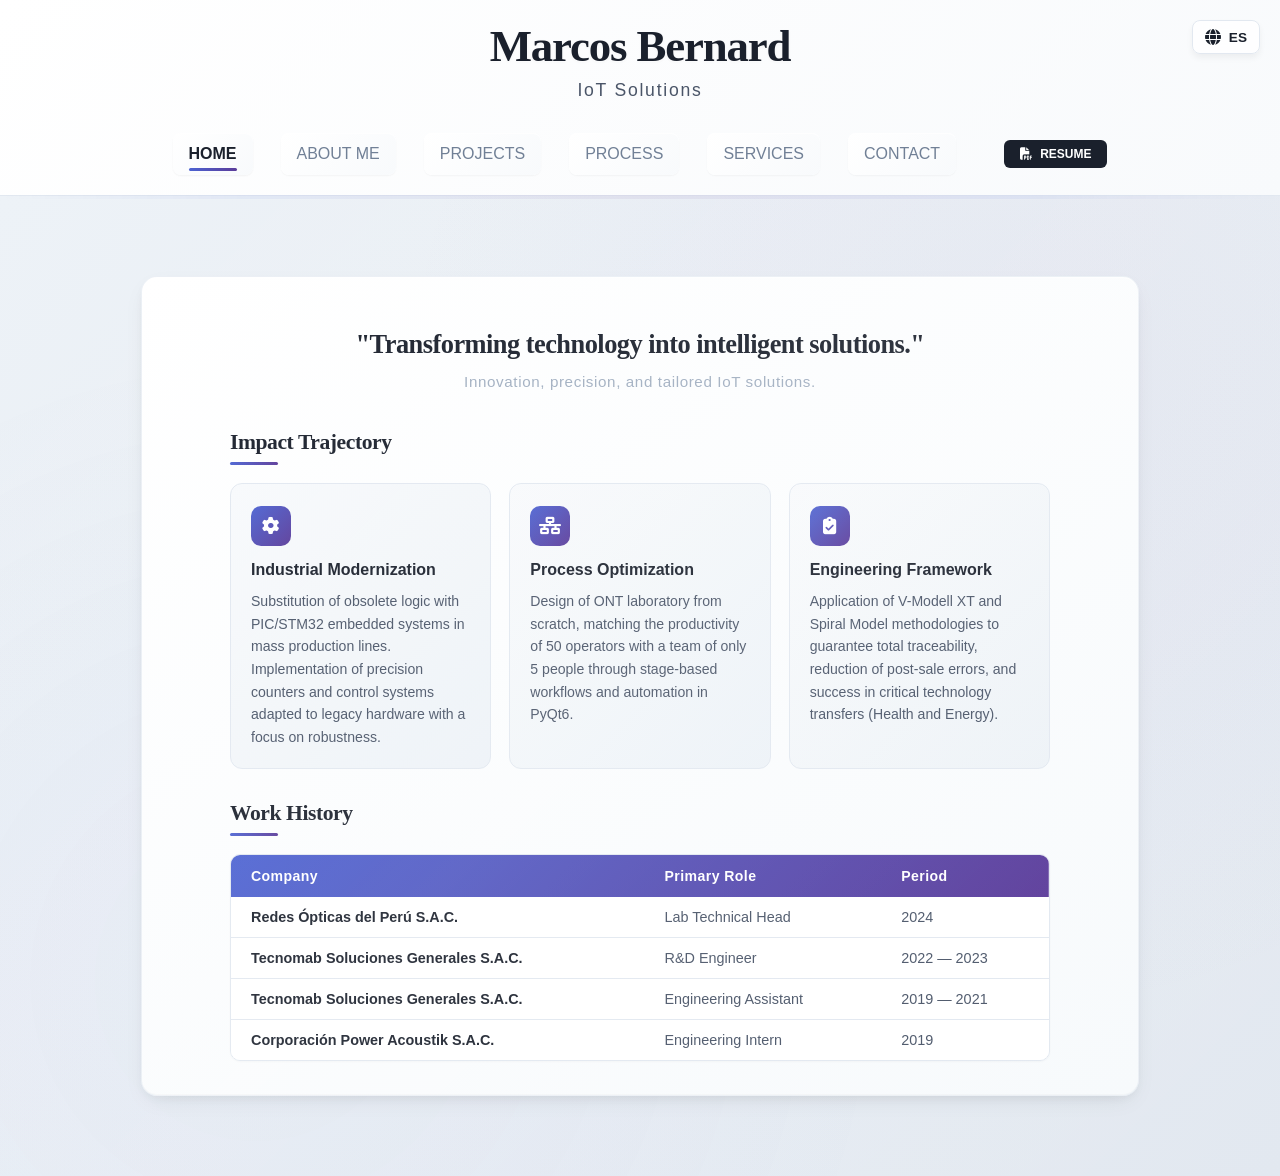
==== docs/index.html @ 03501acb "chore: migrar frontend a /docs y preparar entorno backend - Mover assets, css, js e index.html al di" ====
<!DOCTYPE html>
<html lang="es" id="html-lang">

<head>
    <meta charset="UTF-8">
    <meta name="viewport" content="width=device-width, initial-scale=1.0">
    <link rel="stylesheet" href="https://cdnjs.cloudflare.com/ajax/libs/font-awesome/6.4.0/css/all.min.css">
    <!-- Estilos Modulares -->
    <link rel="stylesheet" href="css/global.css">
    <link rel="stylesheet" href="css/home.css">
    <link rel="stylesheet" href="css/about.css">
    <link rel="stylesheet" href="css/projects.css">
    <link rel="stylesheet" href="css/process.css">
    <link rel="stylesheet" href="css/services.css">
    <link rel="stylesheet" href="css/contact.css">
</head>

<body>
    <!-- SECCIÓN SUPERIOR ESTÁTICA -->
    

    <div class="header-section">
        <div class="lang-toggle-fixed">
        <button id="lang-toggle" class="lang-btn">
            <i class="fa-solid fa-globe"></i>
            <span class="lang-text">EN</span>
        </button>
    </div>
    <h1 class="title">Marcos Bernard</h1>
    <p class="subtitle">IoT Solutions</p>
    
    <nav class="menu">
        <a href="#" class="menu-item active" data-target="home" data-i18n="menu_home">INICIO</a>
        <a href="#" class="menu-item" data-target="about" data-i18n="menu_about">SOBRE MÍ</a>
        <a href="#" class="menu-item" data-target="projects" data-i18n="menu_projects">PROYECTOS</a>
        <a href="#" class="menu-item" data-target="process" data-i18n="menu_process">PROCESO</a>
        <a href="#" class="menu-item" data-target="services" data-i18n="menu_services">SERVICIOS</a>
        <a href="#" class="menu-item" data-target="contact" data-i18n="menu_contact">CONTACTO</a>
        <a href="#" class="cv-button" id="resume-btn" data-i18n="resume_btn">
            <i class="fa-solid fa-file-pdf"></i> CV
        </a>
        </nav>
    </div>

    <!-- HERO / FRASE PRINCIPAL (Sustituye imagen por lema) -->
    <div class="image-section">
        <div class="content-container">
            <!-- HOME con lema + Trayectoria + Historial -->
            <div class="content-section active" id="home">
                <div class="home-panel">

                    <!-- HERO -->
                    <div class="home-hero">
                        <p class="home-hero-phrase" data-i18n="hero_phrase">"Transformando la tecnología en soluciones inteligentes."</p>
                        <p class="home-hero-sub" data-i18n="hero_sub">Innovación, precisión y soluciones IoT a tu medida.</p>
                    </div>

                    <!-- TRAYECTORIA DE IMPACTO -->
                    <div class="home-block">
                        <h2 class="home-block-title" data-i18n="impact_title">Trayectoria de Impacto</h2>
                        <div class="impact-grid">

                            <div class="impact-card">
                                <div class="impact-icon-wrap">
                                    <i class="fa-solid fa-gear"></i>
                                </div>
                                <h3 class="impact-card-title" data-i18n="industrial_mod_title">Modernización Industrial</h3>
                                <p class="impact-card-text" data-i18n="industrial_mod_text">
                                    Sustitución de lógica obsoleta por sistemas embebidos <strong>PIC/STM32</strong> en líneas de producción masiva. Implementación de contadores de precisión y sistemas de control adaptados a hardware legacy con enfoque en robustez.
                                </p>
                            </div>

                            <div class="impact-card">
                                <div class="impact-icon-wrap">
                                    <i class="fa-solid fa-network-wired"></i>
                                </div>
                                <h3 class="impact-card-title" data-i18n="process_opt_title">Optimización de Procesos</h3>
                                <p class="impact-card-text" data-i18n="process_opt_text">
                                    Diseño de laboratorio de ONTs desde cero, logrando equiparar la productividad de <strong>50 operarios con un equipo de solo 5 personas</strong> mediante flujos de trabajo por etapas y automatización en <strong>PyQt6</strong>.
                                </p>
                            </div>

                            <div class="impact-card">
                                <div class="impact-icon-wrap">
                                    <i class="fa-solid fa-clipboard-check"></i>
                                </div>
                                <h3 class="impact-card-title" data-i18n="eng_framework_title">Framework de Ingeniería</h3>
                                <p class="impact-card-text" data-i18n="eng_framework_text">
                                    Aplicación de metodologías <strong>V-Modell XT</strong> y <strong>Modelo Espiral</strong> para garantizar trazabilidad total, reducción de errores post-venta y éxito en transferencias tecnológicas críticas (Salud y Energía).
                                </p>
                            </div>

                        </div>
                    </div>

                    <div class="home-block">
                        <h2 class="home-block-title" data-i18n="work_history_title">Historial Laboral</h2>
                        <div class="home-table-wrap">
                            <table class="home-table">
                                <thead>
                                    <tr>
                                        <th data-i18n="company_header">Empresa</th>
                                        <th data-i18n="role_header">Rol Principal</th>
                                        <th data-i18n="period_header">Periodo</th>
                                    </tr>
                                </thead>
                                <tbody>
                                    <tr>
                                        <td><strong>Redes Ópticas del Perú S.A.C.</strong></td>
                                        <td data-i18n="lab_head">Jefatura Técnica de Lab</td>
                                        <td>2024</td>
                                    </tr>
                                    <tr>
                                        <td><strong>Tecnomab Soluciones Generales S.A.C.</strong></td>
                                        <td data-i18n="rd_engineer">Ingeniero de I+D</td>
                                        <td>2022 — 2023</td>
                                    </tr>
                                    <tr>
                                        <td><strong>Tecnomab Soluciones Generales S.A.C.</strong></td>
                                        <td data-i18n="eng_assistant">Asistente de Ingeniería</td>
                                        <td>2019 — 2021</td>
                                    </tr>
                                    <tr>
                                        <td><strong>Corporación Power Acoustik S.A.C.</strong></td>
                                        <td data-i18n="eng_intern">Pasante de Ingeniería</td>
                                        <td>2019</td>
                                    </tr>
                                </tbody>
                            </table>
                        </div>
                    </div>

                </div>
            </div>
            <!-- Otras secciones -->
            <div class="content-section" id="projects">
                <div class="projects-wrapper">
                    <!-- Global Phase Legend -->
                    <div class="phase-legend-container">
                        <button class="legend-toggle" onclick="toggleLegend()">
                            <i class="fa-solid fa-circle-info"></i> <span data-i18n="phase_guide">Guía de Fases</span> <i
                                class="fa-solid fa-chevron-down"></i>
                        </button>
                        <div class="phase-legend" id="global-legend">
                            <div class="legend-grid">
                                <div class="legend-item">
                                    <h4 data-i18n="phase_mvp_title"><span class="legend-dot status-MVP"></span> FASE 1: MVP</h4>
                                    <p data-i18n="phase_mvp_desc">Prototipo funcional de bajo costo. Validación de concepto con herramientas Open
                                        Source.</p>
                                </div>
                                <div class="legend-item">
                                    <h4 data-i18n="phase_spiral_title"><span class="legend-dot status-SPIRAL"></span> FASE 2: SPIRAL</h4>
                                    <p data-i18n="phase_spiral_desc">Desarrollo iterativo de campo. Análisis de viabilidad técnica y económica.</p>
                                </div>
                                <div class="legend-item">
                                    <h4 data-i18n="phase_vmodel_title"><span class="legend-dot status-V-MODEL"></span> FASE 3: V-MODEL</h4>
                                    <p data-i18n="phase_vmodel_desc">Estandarización y calidad industrial. Trazabilidad total y pruebas formales.</p>
                                </div>
                                <div class="legend-item">
                                    <h4 data-i18n="phase_developing_title"><span class="legend-dot status-DEVELOPING"></span> FASE: DEVELOPING</h4>
                                    <p data-i18n="phase_developing_desc">Proyecto en desarrollo activo. Integración de hardware y firmware.</p>
                                </div>
                                <div class="legend-item">
                                    <h4 data-i18n="phase_pending_title"><span class="legend-dot status-PENDING"></span> FASE: PENDING</h4>
                                    <p data-i18n="phase_pending_desc">Proyecto en espera de inicio o recursos. Definición de requerimientos iniciales.</p>
                                </div>
                            </div>
                        </div>
                    </div>

                    <div class="projects-container">
                        <div class="project-card">
                            <div class="status-badge status-MVP">MVP</div>
                            <div class="card-header">
                                <i class="fa-solid fa-microchip card-icon"></i>
                            </div>
                            <h3 class="card-title">AgriNode Lite</h3>
                            <p class="card-description" data-i18n="p1_desc">Nodo IoT de sensado agroambiental.</p>
                            
                            <div style="font-size: 0.85rem; color: #888; margin-bottom: 10px;">
                                <i class="fa-solid fa-flask-vial"></i> <span data-i18n="p1_loc">Laboratorio IoT (Monterrico, Lima)</span>
                            </div>

                            <div class="card-badges">
                                <span class="badge">C</span>
                                <span class="badge">UART</span>
                                <span class="badge">I2C</span>
                            </div>

                            <div class="progress-section">
                                <div class="progress-label">
                                    <span data-i18n="project_progress">Progreso</span>
                                    <span>35%</span>
                                </div>
                                <div class="progress-track">
                                    <div class="progress-fill" style="width: 35%; background: var(--prog-amber);"></div>
                                </div>
                            </div>

                            <div class="progress-details">
                                <ul class="checklist">
                                    <li class="checklist-item">
                                        <div class="checklist-info">
                                            <i class="fa-solid fa-check checklist-icon done"></i>
                                            <span class="checklist-text" data-i18n="p1_step1">Diseño Esquemático</span>
                                        </div>
                                        <span class="checklist-date"><span data-i18n="p_date_jan">Ene</span> 15</span>
                                    </li>
                                    <li class="checklist-item">
                                        <div class="checklist-info">
                                            <i class="fa-solid fa-check checklist-icon done"></i>
                                            <span class="checklist-text" data-i18n="p1_step2">Validación Sensores</span>
                                        </div>
                                        <span class="checklist-date"><span data-i18n="p_date_jan">Ene</span> 20</span>
                                    </li>
                                    <li class="checklist-item">
                                        <div class="checklist-info">
                                            <i class="fa-regular fa-circle checklist-icon pending"></i>
                                            <span class="checklist-text" data-i18n="p1_step3">Optimización Energía</span>
                                        </div>
                                        <span class="checklist-date" data-i18n="p_date_pending">Pendiente</span>
                                    </li>
                                    <li class="checklist-item">
                                        <div class="checklist-info">
                                            <i class="fa-regular fa-circle checklist-icon pending"></i>
                                            <span class="checklist-text" data-i18n="p1_step4">Documentación</span>
                                        </div>
                                        <span class="checklist-date">--</span>
                                    </li>
                                </ul>

                                <a href="https://github.com/MarcosBernardC/agrinode-lite" target="_blank" class="cv-button" style="margin: 15px 0 0 0; text-decoration: none; justify-content: center; width: 100%; box-sizing: border-box; display: flex;">
                                    <i class="fa-brands fa-github" style="margin-right: 8px;"></i> <span data-i18n="project_repo">VER REPOSITORIO</span>
                                </a>
                            </div>

                            <button class="details-toggle" onclick="toggleDetails(this)">
                                Ver Detalles <i class="fa-solid fa-chevron-down"></i>
                            </button>
                        </div>

                        <div class="project-card">
                            <div class="status-badge status-SPIRAL">SPIRAL</div>
                            
                            <div class="card-header">
                                <i class="fa-solid fa-lightbulb card-icon" style="color: #f1c40f;"></i>
                            </div>

                            <h3 class="card-title">Dimmer PWM Multicanal (A5)</h3>
                            
                            <p class="card-description" data-i18n="p2_desc">
                                Controlador de iluminación de alta eficiencia. Diseño de hardware compacto con regulación Buck integrada y firmware optimizado en C.
                            </p>

                            <div style="font-size: 0.85rem; color: #888; margin-bottom: 10px;">
                                <i class="fa-solid fa-microchip"></i> <span data-i18n="p2_loc">Bernardperulabs (En desarrollo 2026)</span>
                            </div>

                            <div class="card-badges">
                                <span class="badge">PIC/C</span>
                                <span class="badge">KiCad 8.0</span>
                                <span class="badge">FreeCAD</span>
                                <span class="badge">Makefile</span>
                            </div>

                            <div class="progress-section">
                                <div class="progress-label">
                                    <span data-i18n="project_state">Estado: Finalizado (SPIRAL)</span>
                                    <span>100%</span>
                                </div>
                                <div class="progress-track">
                                    <div class="progress-fill" style="width: 100%; background: var(--prog-forest);"></div>
                                </div>
                            </div>

                            <div class="progress-details">
                                <ul class="checklist">
                                    <li class="checklist-item">
                                        <div class="checklist-info">
                                            <i class="fa-solid fa-check checklist-icon done"></i>
                                            <span class="checklist-text" data-i18n="p2_step1">Investigación y Simulación Lógica</span>
                                        </div>
                                        <span class="checklist-date"><span data-i18n="p_date_feb">Feb</span> 26</span>
                                    </li>
                                    <li class="checklist-item">
                                        <div class="checklist-info">
                                            <i class="fa-solid fa-check checklist-icon done"></i>
                                            <span class="checklist-text" data-i18n="p2_step2">Layout 3D y Esquemático Base</span>
                                        </div>
                                        <span class="checklist-date"><span data-i18n="p_date_feb">Feb</span> 26</span>
                                    </li>
                                    <li class="checklist-item">
                                        <div class="checklist-info">
                                            <i class="fa-solid fa-check checklist-icon done"></i>
                                            <span class="checklist-text" data-i18n="p2_step3">Ruteado e Integración Buck Converter</span>
                                        </div>
                                        <span class="checklist-date" data-i18n="p_date_actual">DONE</span>
                                    </li>
                                </ul>
                                
                                <a href="https://github.com/MarcosBernardC/PIC12F675-LED-Dimmer" target="_blank" class="cv-button" style="margin: 15px 0 0 0; text-decoration: none; justify-content: center; width: 100%; box-sizing: border-box; display: flex;">
                                    <i class="fa-brands fa-github" style="margin-right: 8px;"></i> <span data-i18n="project_repo">VER REPOSITORIO</span>
                                </a>
                            </div>

                            <button class="details-toggle" onclick="toggleDetails(this)">
                                Ver Detalles <i class="fa-solid fa-chevron-down"></i>
                            </button>
                        </div>

                        <div class="project-card">
                            <div class="status-badge status-SPIRAL">SPIRAL</div>
                            
                            <div class="card-header">
                                <i class="fa-solid fa-tower-broadcast card-icon"></i>
                            </div>

                            <h3 class="card-title">Edge Computing Agroambiental</h3>
                            
                            <p class="card-description" data-i18n="p3_desc">
                                Sistema distribuido con validación real en Calango. Optimización de latencia y robustez en hardware embebido.
                            </p>

                            <div style="font-size: 0.85rem; color: #888; margin-bottom: 10px;">
                                <i class="fa-solid fa-location-dot"></i> <span data-i18n="p3_loc">Instalación en campo (Calango, Lima 2025)</span>
                            </div>

                            <div class="card-badges">
                                <span class="badge">PIC/C</span>
                                <span class="badge">LuaLaTeX</span>
                                <span class="badge">PCB Design</span>
                            </div>

                            <div class="progress-section">
                                <div class="progress-label">
                                    <span data-i18n="project_state">Estado: Finalizado</span>
                                    <span>100%</span>
                                </div>
                                <div class="progress-track">
                                    <div class="progress-fill" style="width: 100%; background: var(--prog-forest);"></div>
                                </div>
                            </div>

                            <div class="progress-details">
                                <ul class="checklist">
                                    <li class="checklist-item">
                                        <div class="checklist-info">
                                            <i class="fa-solid fa-check checklist-icon done"></i>
                                            <span class="checklist-text" data-i18n="p3_step1">Despliegue e Instalación Física</span>
                                        </div>
                                        <span class="checklist-date"><span data-i18n="p_date_oct">Oct</span> 25</span>
                                    </li>
                                    <li class="checklist-item">
                                        <div class="checklist-info">
                                            <i class="fa-solid fa-check checklist-icon done"></i>
                                            <span class="checklist-text" data-i18n="p3_step2">Telemetría App Móvil/Escritorio</span>
                                        </div>
                                        <span class="checklist-date"><span data-i18n="p_date_nov">Nov</span> 25</span>
                                    </li>
                                    <li class="checklist-item">
                                        <div class="checklist-info">
                                            <i class="fa-solid fa-check checklist-icon done"></i>
                                            <span class="checklist-text" data-i18n="p3_step3">Análisis de Datos (95% PDR)</span>
                                        </div>
                                        <span class="checklist-date"><span data-i18n="p_date_dec">Dic</span> 25</span>
                                    </li>
                                    <li class="checklist-item">
                                        <div class="checklist-info">
                                            <i class="fa-solid fa-check checklist-icon done"></i>
                                            <span class="checklist-text" data-i18n="p3_step4">Versión de Autor (LuaLaTeX)</span>
                                        </div>
                                        <span class="checklist-date"><span data-i18n="p_date_feb">Feb</span> 26</span>
                                    </li>
                                </ul>
                                
                                <a href="https://github.com/MarcosBernardC/edgeComputingCalango" target="_blank" class="cv-button" style="margin: 15px 0 0 0; text-decoration: none; justify-content: center; width: 100%; box-sizing: border-box; display: flex;">
                                    <i class="fa-brands fa-github" style="margin-right: 8px;"></i> <span data-i18n="project_repo">VER REPOSITORIO</span>
                                </a>
                            </div>

                            <button class="details-toggle" onclick="toggleDetails(this)">
                                Ver Detalles <i class="fa-solid fa-chevron-down"></i>
                            </button>
                        </div>

                        <div class="project-card">
                            <div class="status-badge status-V-MODEL">V-MODEL</div>
                            
                            <div class="card-header">
                                <i class="fa-solid fa-file-lines card-icon"></i>
                            </div>

                            <h3 class="card-title">Instrumentation Manuals Pro</h3>
                            
                            <p class="card-description" data-i18n="p4_desc">
                                Reingeniería y localización técnica de manuales industriales. Transformación de documentación obsoleta en manuales vectoriales de alta precisión editorial.
                            </p>

                            <div style="font-size: 0.85rem; color: #888; margin-bottom: 10px;">
                                <i class="fa-solid fa-industry"></i> <span data-i18n="p4_loc">Lutron Precision Components | Control de Calidad</span>
                            </div>

                            <div class="card-badges">
                                <span class="badge">LaTeX</span>
                                <span class="badge">TikZ</span>
                                <span class="badge">Makefile</span>
                                <span class="badge">Git</span>
                            </div>

                            <div class="progress-section">
                                <div class="progress-label">
                                    <span data-i18n="project_state">Estado</span>
                                    <span>100%</span>
                                </div>
                                <div class="progress-track">
                                    <div class="progress-fill" style="width: 100%; background: var(--prog-forest);"></div>
                                </div>
                            </div>

                            <div class="progress-details">
                                <ul class="checklist">
                                    <li class="checklist-item">
                                        <div class="checklist-info">
                                            <i class="fa-solid fa-check checklist-icon done"></i>
                                            <span class="checklist-text" data-i18n="p4_step1">Digitalización y tipografía Helvetica (12pt)</span>
                                        </div>
                                        <span class="checklist-date">2026</span>
                                    </li>
                                    <li class="checklist-item">
                                        <div class="checklist-info">
                                            <i class="fa-solid fa-check checklist-icon done"></i>
                                            <span class="checklist-text" data-i18n="p4_step2">Esquemas de hardware vectoriales con TikZ</span>
                                        </div>
                                        <span class="checklist-date">2026</span>
                                    </li>
                                    <li class="checklist-item">
                                        <div class="checklist-info">
                                            <i class="fa-solid fa-check checklist-icon done"></i>
                                            <span class="checklist-text" data-i18n="p4_step3">Traducción técnica y estandarización DIN</span>
                                        </div>
                                        <span class="checklist-date">2026</span>
                                    </li>
                                    <li class="checklist-item">
                                        <div class="checklist-info">
                                            <i class="fa-solid fa-check checklist-icon done"></i>
                                            <span class="checklist-text" data-i18n="p4_step4">Automatización de compilación con Makefile</span>
                                        </div>
                                        <span class="checklist-date">2026</span>
                                    </li>
                                </ul>
                                <a href="https://github.com/MarcosBernardC/instrumentation-manuals-pro" target="_blank" class="cv-button" style="margin: 15px 0 0 0; text-decoration: none; justify-content: center; width: 100%; box-sizing: border-box; display: flex;">
                                    <i class="fa-brands fa-github" style="margin-right: 8px;"></i> <span data-i18n="project_repo">VER REPOSITORIO</span>
                                </a>
                            </div>

                            <button class="details-toggle" onclick="toggleDetails(this)">
                                Ver Detalles <i class="fa-solid fa-chevron-down"></i>
                            </button>
                        </div>

                        <div class="project-card">
                            <div class="status-badge status-MVP">MVP</div>
                            <div class="card-header">
                                <i class="fa-solid fa-database card-icon"></i>
                            </div>
                            <h3 class="card-title">CRM Laboral: Engineering Solutions</h3>
                            <p class="card-description" data-i18n="p_crm_desc">Ecosistema de gestión de datos y automatización de procesos de selección técnica.</p>
                            
                            <div style="font-size: 0.85rem; color: #888; margin-bottom: 10px;">
                                <i class="fa-solid fa-cloud-code"></i> <span data-i18n="p_crm_loc">Cloud Stack (FastAPI / Supabase)</span>
                            </div>

                            <div class="card-badges">
                                <span class="badge">Python 3.14</span>
                                <span class="badge">FastAPI</span>
                                <span class="badge">PostgreSQL</span>
                                <span class="badge">ETL</span>
                            </div>

                            <div class="progress-section">
                                <div class="progress-label">
                                    <span data-i18n="project_progress">Progreso</span>
                                    <span>85%</span>
                                </div>
                                <div class="progress-track">
                                    <div class="progress-fill" style="width: 85%; background: var(--prog-cobalt);"></div>
                                </div>
                            </div>

                            <div class="progress-details">
                                <ul class="checklist">
                                    <li class="checklist-item">
                                        <div class="checklist-info">
                                            <i class="fa-solid fa-check checklist-icon done"></i>
                                            <span class="checklist-text" data-i18n="p_crm_step1">Arquitectura Backend & API</span>
                                        </div>
                                        <span class="checklist-date"><span data-i18n="p_date_feb">Feb</span> 28</span>
                                    </li>
                                    <li class="checklist-item">
                                        <div class="checklist-info">
                                            <i class="fa-solid fa-check checklist-icon done"></i>
                                            <span class="checklist-text" data-i18n="p_crm_step2">Esquema DB & Migraciones</span>
                                        </div>
                                        <span class="checklist-date"><span data-i18n="p_date_mar">Mar</span> 01</span>
                                    </li>
                                    <li class="checklist-item">
                                        <div class="checklist-info">
                                            <i class="fa-solid fa-spinner fa-spin checklist-icon in-progress"></i>
                                            <span class="checklist-text" data-i18n="p_crm_step3">Frontend Dashboard (Docs)</span>
                                        </div>
                                        <span class="checklist-date"><span data-i18n="p_date_mar">Mar</span> 04</span>
                                    </li>
                                    <li class="checklist-item">
                                        <div class="checklist-info">
                                            <i class="fa-regular fa-circle checklist-icon pending"></i>
                                            <span class="checklist-text" data-i18n="p_crm_step4">Automatización de Postulación</span>
                                        </div>
                                        <span class="checklist-date" data-i18n="p_date_pending">Pendiente</span>
                                    </li>
                                </ul>

                                <a href="https://github.com/MarcosBernardC/CRM_LABORAL" target="_blank" class="cv-button" style="margin: 15px 0 0 0; text-decoration: none; justify-content: center; width: 100%; box-sizing: border-box; display: flex;">
                                    <i class="fa-brands fa-github" style="margin-right: 8px;"></i> <span data-i18n="project_repo">VER REPOSITORIO</span>
                                </a>
                            </div>

                            <button class="details-toggle" onclick="toggleDetails(this)">
                                Ver Detalles <i class="fa-solid fa-chevron-down"></i>
                            </button>
                        </div>

                    </div>
                    </div>
                </div>
            <div class="content-section" id="services">
                <div class="services-panel">
                    <div class="home-block">
                        <h2 class="home-block-title" data-i18n="services_title">Servicios Especializados</h2>
                    <p class="process-text" style="text-align: center; max-width: 800px; margin: 0 auto 40px;" data-i18n="services_intro">
                        Ofrezco soluciones integrales de ingeniería, combinando el rigor del diseño industrial con la agilidad del prototipado moderno.
                    </p>
                    
                    <div class="impact-grid">
                        <div class="impact-card">
                            <div class="impact-icon-wrap">
                                <i class="fa-solid fa-microchip"></i>
                            </div>
                            <h3 class="impact-card-title" data-i18n="service_iot_title">Sistemas Embebidos & IoT</h3>
                            <p class="impact-card-text" data-i18n="service_iot_text">
                                Desarrollo de firmware robusto en <strong>C/C++</strong> y conectividad <strong>Edge-to-Cloud</strong>. Especialista en arquitecturas de bajo consumo y protocolos industriales.
                            </p>
                        </div>

                        <div class="impact-card">
                            <div class="impact-icon-wrap">
                                <i class="fa-solid fa-industry"></i>
                            </div>
                            <h3 class="impact-card-title" data-i18n="service_legacy_title">Modernización Legacy</h3>
                            <p class="impact-card-text" data-i18n="service_legacy_text">
                                Actualización de sistemas industriales antiguos (Retrofitting). Sustitución de lógica discreta por control digital inteligente sin cambiar la infraestructura base.
                            </p>
                        </div>

                        <div class="impact-card">
                            <div class="impact-icon-wrap">
                                <i class="fa-solid fa-layer-group"></i>
                            </div>
                            <h3 class="impact-card-title" data-i18n="service_pcb_title">Diseño de PCB (EDA)</h3>
                            <p class="impact-card-text" data-i18n="service_pcb_text">
                                Diseño profesional de circuitos impresos en <strong>KiCad</strong>. Desde el esquema hasta los archivos Gerber para fabricación masiva, priorizando la integridad de señal.
                            </p>
                        </div>

                        <div class="impact-card">
                            <div class="impact-icon-wrap">
                                <i class="fa-solid fa-file-contract"></i>
                            </div>
                            <h3 class="impact-card-title" data-i18n="service_consulting_title">Consultoría & V&V</h3>
                            <p class="impact-card-text" data-i18n="service_consulting_text">
                                Documentación técnica avanzada en <strong>LuaLaTeX</strong>. Pruebas de verificación y validación (V&V) bajo estándares de calidad industrial.
                            </p>
                        </div>
                    </div>
                </div>
            </div>
        </div>
            <div class="content-section" id="process">
                <div class="process-container">
                    
                    <!-- Header -->
                    <div class="process-header">
                        <h1 class="process-main-title" data-i18n="process_main_title">⚙️ Metodología de Ingeniería</h1>
                        <p class="process-subtitle">Framework de Maduración Híbrido v1.1</p>
                        <!-- <p class="process-update">📅 Última actualización: 5 de febrero de 2026</p> -->
                    </div>

                    <!-- Quote inspiracional -->
                    <div class="process-quote" data-i18n="process_quote">
                        "No diseñamos para que funcione una vez; diseñamos para que sea reproducible, eficiente y resiliente al entorno real."
                    </div>

                    <!-- Visión general -->
                    <p class="process-intro" data-i18n="process_intro">
                        Mi metodología no es lineal; es una <strong>progresión de tres estados</strong> que garantiza la transición exitosa desde la idea en el silicio hasta la estandarización industrial. Este flujo fue validado durante el desarrollo de mi tesis para la integración eficiente de Hardware, Firmware y Software.
                    </p>

                    <!-- Timeline de Fases -->
                    <div class="phases-timeline">
                        
                        <!-- FASE 1: MVP -->
                        <div class="phase-item phase-1">
                            <div class="phase-icon">
                                <i class="fa-solid fa-flask"></i>
                            </div>
                            <div class="phase-content">
                                <span class="phase-number">FASE 1</span>
                                <h2 class="phase-title" data-i18n="process_phase1_title">Prototipado Iterativo (MVP)</h2>
                                <p class="phase-objective" data-i18n="process_phase1_obj">Validación técnica de concepto al menor costo posible</p>
                                <ul class="phase-details">
                                    <li data-i18n="process_phase1_li1"><strong>Metodología:</strong> Ciclos rápidos de diseño, implementación y prueba (Iterative Prototyping)</li>
                                    <li data-i18n="process_phase1_li2"><strong>Herramientas:</strong> Uso de software Gratuito / Open Source para minimizar la inversión inicial</li>
                                    <li data-i18n="process_phase1_li3"><strong>Hardware/Firmware:</strong> Prototipado en PIC16F1939 con periféricos nativos (MSSP, I2C, Timer0)</li>
                                    <li data-i18n="process_phase1_li4"><strong>Estrategia:</strong> Enfoque en funcionalidad crítica (Happy Path) y comunicación Edge-to-Cloud</li>
                                </ul>
                            </div>
                        </div>

                        <!-- FASE 2: SPIRAL -->
                        <div class="phase-item phase-2">
                            <div class="phase-icon">
                                <i class="fa-solid fa-rotate"></i>
                            </div>
                            <div class="phase-content">
                                <span class="phase-number">FASE 2</span>
                                <h2 class="phase-title" data-i18n="process_phase2_title">Desarrollo de Campo (Modelo Espiral)</h2>
                                <p class="phase-objective" data-i18n="process_phase2_obj">Análisis de riesgos, viabilidad económica y robustez</p>
                                <ul class="phase-details">
                                    <li data-i18n="process_phase2_li1"><strong>Metodología:</strong> Aplicación del Modelo Espiral para evaluar cada iteración del MVP</li>
                                    <li data-i18n="process_phase2_li2"><strong>Acción de Ingeniería:</strong> Evaluación de Costo/Beneficio de las tecnologías utilizadas en el prototipo</li>
                                    <li data-i18n="process_phase2_li3"><strong>Análisis Crítico:</strong> ¿Las soluciones gratuitas son escalables? ¿El ruido industrial requiere componentes de grado profesional?</li>
                                    <li data-i18n="process_phase2_li4"><strong>Hardware:</strong> Optimización de consumo energético y diseño de PCB profesional en KiCad</li>
                                </ul>
                            </div>
                        </div>

                        <!-- FASE 3: V-MODEL -->
                        <div class="phase-item phase-3">
                            <div class="phase-icon">
                                <i class="fa-solid fa-check-double"></i>
                            </div>
                            <div class="phase-content">
                                <span class="phase-number">FASE 3</span>
                                <h2 class="phase-title" data-i18n="process_phase3_title">Estandarización (V-Modell XT)</h2>
                                <p class="phase-objective" data-i18n="process_phase3_obj">Calidad industrial, verificación formal y cierre de proyecto</p>
                                <ul class="phase-details">
                                    <li data-i18n="process_phase3_li1"><strong>Metodología:</strong> Implementación del estándar V-Modell XT para asegurar trazabilidad total del dato</li>
                                    <li data-i18n="process_phase3_li2"><strong>Verificación y Validación (V&V):</strong> Cada requerimiento validado sistemáticamente (desde el bit en el registro hasta la gráfica en el Dashboard)</li>
                                    <li data-i18n="process_phase3_li3"><strong>Documentación:</strong> Generación de manuales técnicos, certificados de funcionamiento y hojas de datos en LuaLaTeX</li>
                                    <li data-i18n="process_phase3_li4"><strong>Resultado:</strong> Un producto reproducible, documentado y listo para despliegue masivo</li>
                                </ul>
                            </div>
                        </div>

                    </div>

                    <!-- Sección de Tooling -->
                    <div class="tooling-section">
                        <h2 class="tooling-title" data-i18n="tooling_title">💻 Entorno de Ejecución (Tooling)</h2>
                        <p class="tooling-intro" data-i18n="tooling_intro">
                            La eficiencia de este proceso se apoya en una automatización profunda dentro de mi ecosistema Linux
                        </p>

                        <div class="tooling-grid">
                            <div class="tool-card">
                                <h4><i class="fa-solid fa-terminal"></i> <span data-i18n="tool_auto_title">Automatización</span></h4>
                                <p data-i18n="tool_auto_text">Uso de <strong>Fish Shell</strong> y <strong>Makefiles</strong> para flujos de compilación y quemado (pk2cmd) sin intervención manual</p>
                            </div>

                            <div class="tool-card">
                                <h4><i class="fa-solid fa-robot"></i> <span data-i18n="tool_ai_title">IA Asistida</span></h4>
                                <p data-i18n="tool_ai_text">Integración de <strong>Antigravity</strong> y <strong>Cursor</strong> para refactorización de código y análisis de lógica en tiempo real</p>
                            </div>

                            <div class="tool-card">
                                <h4><i class="fa-brands fa-git-alt"></i> <span data-i18n="tool_git_title">Control de Versiones</span></h4>
                                <p data-i18n="tool_git_text">Gestión consciente de estados de archivos en <strong>Git</strong> para mantener un historial de cambios granular durante las fases del modelo espiral</p>
                            </div>

                            <div class="tool-card">
                                <h4><i class="fa-solid fa-file-lines"></i> <span data-i18n="tool_doc_title">Documentación Viva</span></h4>
                                <p data-i18n="tool_doc_text">Sincronización entre <strong>Obsidian</strong> (notas de ingeniería) y el repositorio central del proyecto</p>
                            </div>
                        </div>
                    </div>

                </div>
            </div>
            <div class="content-section" id="about">
    <div class="about-container">
        <div class="about-content">

            <section class="about-section">
                <h2 class="about-title" data-i18n="about_profile_title">Perfil Profesional</h2>
                <p class="about-text" data-i18n="about_profile_text">
                    Ingeniero Electrónico con enfoque en <strong>desarrollo embebido, automatización e infraestructura IoT</strong>. 
                    Especialista en integrar hardware y software mediante metodologías industriales (V-Modell XT) para crear soluciones 
Scalables, desde el silicio hasta la inteligencia de datos en tiempo real.
                </p>
            </section>

            <section class="about-section">
                <h2 class="about-title" data-i18n="about_skills_title">Competencias Técnicas</h2>

                <div class="skills-lang">
                    <div class="skill-lang-item">
                        <div class="skill-lang-header"><span class="skill-lang-name">C (Embedded)</span><span class="skill-lang-pct">95%</span></div>
                        <div class="skill-lang-track"><div class="skill-lang-fill" style="width:95%"></div></div>
                    </div>
                    <div class="skill-lang-item">
                        <div class="skill-lang-header"><span class="skill-lang-name">Python (PyQt6 / Data)</span><span class="skill-lang-pct">90%</span></div>
                        <div class="skill-lang-track"><div class="skill-lang-fill" style="width:90%"></div></div>
                    </div>
                    <div class="skill-lang-item">
                        <div class="skill-lang-header"><span class="skill-lang-name">SQL / Power BI</span><span class="skill-lang-pct">75%</span></div>
                        <div class="skill-lang-track"><div class="skill-lang-fill" style="width:75%"></div></div>
                    </div>
                    <div class="skill-lang-item">
                        <div class="skill-lang-header"><span class="skill-lang-name">LuaLaTeX / Shell Script</span><span class="skill-lang-pct">70%</span></div>
                        <div class="skill-lang-track"><div class="skill-lang-fill" style="width:70%"></div></div>
                    </div>
                </div>

                <div class="skills-grid">
                    <div class="skill-category">
                        <h3 class="skill-category-title"><i class="fa-solid fa-microchip"></i> <span data-i18n="skill_cat_embedded">Embedded / IoT</span></h3>
                        <p class="skill-items">
                            <span class="tag-active">ESP32</span> <span class="tag-active">STM32</span> 
                            <span class="tag-active">PIC16/dsPIC</span> <span class="tag-prev">AVR</span>
                        </p>
                        <p class="skill-items">MQTT · Bluetooth · UART · I2C · SPI</p>
                    </div>
                    <div class="skill-category">
                        <h3 class="skill-category-title"><i class="fa-solid fa-robot"></i> <span data-i18n="skill_cat_ai">AI-Assisted Dev</span></h3>
                        <p class="skill-items"><span class="tag-active">Antigravity IDE</span> <span class="tag-active">Cursor</span></p>
                        <p class="skill-items" data-i18n="skill_ai_desc">Integración de LLMs (Gemini/Claude) para optimización de lógica y refactorización.</p>
                    </div>
                    <div class="skill-category">
                        <h3 class="skill-category-title"><i class="fa-solid fa-terminal"></i> <span data-i18n="skill_cat_toolstack">Toolstack & OS</span></h3>
                        <p class="skill-items"><span class="tag-active">Fedora</span> <span class="tag-active">EndeavourOS</span> <span class="tag-active">Git</span></p>
                        <p class="skill-items">Fish Shell · Makefiles · Bash Scripting</p>
                    </div>
                    <div class="skill-category">
                        <h3 class="skill-category-title"><i class="fa-solid fa-language"></i> <span data-i18n="skill_lang_title">Idiomas</span></h3>
                        <p class="skill-items"><strong data-i18n="skill_lang_en">Inglés:</strong> <span data-i18n="skill_lang_en_level">Nivel B1 (TOEFL ITP: 507)</span></p>
                        <p class="skill-items" data-i18n="skill_lang_desc">Traducción técnica y preventa estratégica.</p>
                    </div>
                </div>

                <div class="skills-legend">
                    <span class="legend-label"><span class="tag-active" data-i18n="skill_legend_active">Uso activo</span> <span data-i18n="skill_legend_active_desc">Herramienta actual</span></span>
                    <span class="legend-label"><span class="tag-prev" data-i18n="skill_legend_prev">Previa</span> <span data-i18n="skill_legend_prev_desc">Experiencia anterior</span></span>
                </div>
            </section>

            <section class="about-section">
                <h2 class="about-title" data-i18n="about_philosophy_title">Filosofía de Trabajo</h2>
                <blockquote class="philosophy-quote" data-i18n="about_philosophy_quote">
                    "La robustez industrial nace de la trazabilidad y el rigor metodológico."
                </blockquote>
                <ul class="philosophy-list">
                    <li data-i18n="phil_li1">Validación sistemática (V&V)</li>
                    <li data-i18n="phil_li2">Documentación técnica de precisión</li>
                    <li data-i18n="phil_li3">Sostenibilidad de hardware legacy</li>
                    <li data-i18n="phil_li4">Eficiencia operativa mediante IA</li>
                </ul>
            </section>
        </div>
    </div>
</div>
        <div class="content-section" id="contact">
            <div class="contact-panel">
                <div class="home-block">
                    <h2 class="home-block-title" data-i18n="contact_title">Conectemos</h2>
                    <p class="process-text" style="text-align: center; margin-bottom: 30px;" data-i18n="contact_intro">
                        ¿Tienes un proyecto de IoT en mente o quieres profundizar en los detalles técnicos de mi
                        trayectoria?
                        Estoy disponible para colaborar.
                    </p>

                    <div class="contact-grid">
                        <!-- Top Row: GitHub -->
                        <a href="https://github.com/MarcosBernardC" target="_blank"
                            class="impact-card contact-link-card contact-info-card">
                            <div class="impact-icon-wrap">
                                <i class="fa-brands fa-github"></i>
                            </div>
                            <div class="contact-info-content">
                                <h3 class="impact-card-title">GitHub</h3>
                                <p class="impact-card-text">@MarcosBernardC</p>
                            </div>
                        </a>

                        <!-- Top Row: Location -->
                        <div class="impact-card contact-info-card">
                            <div class="impact-icon-wrap">
                                <i class="fa-solid fa-location-dot"></i>
                            </div>
                            <div class="contact-info-content">
                                <h3 class="impact-card-title" data-i18n="contact_location_title">Ubicación</h3>
                                <p class="impact-card-text" data-i18n="contact_location_text">Monterrico, Lima - Perú</p>
                            </div>
                        </div>

                        <!-- Bottom Row: Form -->
                        <form action="https://formspree.io/f/XXXXX" method="POST" class="impact-card contact-form-card">
                            <h3 class="impact-card-title form-title" data-i18n="contact_form_title">Envíame un Mensaje</h3>
                            
                            <div class="form-row">
                                <div class="form-group">
                                    <label for="name" class="sr-only">Nombre</label>
                                    <input type="text" id="name" name="name" placeholder="Tu Nombre" required class="form-input" data-i18n-placeholder="contact_form_name">
                                </div>

                                <div class="form-group">
                                    <label for="email" class="sr-only">Email</label>
                                    <input type="email" id="email" name="_replyto" placeholder="tu@email.com" required class="form-input" data-i18n-placeholder="contact_form_email">
                                </div>
                            </div>

                            <div class="form-group">
                                <label for="message" class="sr-only">Mensaje</label>
                                <textarea id="message" name="message" rows="3" placeholder="¿Cómo puedo ayudarte?" required class="form-input" data-i18n-placeholder="contact_form_msg"></textarea>
                            </div>

                            <div class="form-footer">
                                <button type="submit" class="cv-button submit-btn">
                                    <i class="fa-solid fa-paper-plane"></i> <span data-i18n="contact_form_send">ENVIAR MENSAJE</span>
                                </button>
                            </div>
                        </form>
                    </div>
                </div>
            </div>
        </div>


        <!-- Agenda Modal Removed -->

        <!-- PDF Modal -->
    <div id="pdf-modal" class="pdf-modal-overlay">
        <div class="pdf-modal-content">
            <button class="pdf-close-btn">&times;</button>
            <iframe id="pdf-frame" src="" frameborder="0"></iframe>
        </div>
    </div>

    <script type="module" src="js/main.js"></script>
</body>

</html>
---- docs/css/global.css ----
/* ========================================
   Variables CSS - Paleta Elegante Neutra
   ======================================== */
:root {
  --dark-charcoal: #1a202c;
  --medium-gray: #2d3748;
  --slate-gray: #4a5568;
  --light-gray: #718096;
  --very-light-gray: #a0aec0;
  --lighter-gray: #edf2f7;
  --border-gray: #e2e8f0;

  /* Whites / Backgrounds */
  --pure-white: #ffffff;
  --off-white: #f8fafc;
  --light-cream: #f7fafc;

  /* Accents */
  --accent-blue: #4c63d2;
  --accent-purple: #5b3b99;
  --accent-green: #059669;

  /* Shadows */
  --shadow-light: 0 1px 2px rgba(0, 0, 0, 0.03);
  --shadow-medium: 0 4px 6px rgba(0, 0, 0, 0.05);
  --shadow-heavy: 0 8px 25px rgba(0, 0, 0, 0.1);

  --transition: all 0.25s ease;

  /* Process Colors */
  --mvp-color: #059669; /* Verde esmeralda */
  --spiral-color: #2563eb; /* Azul cobalto */
  --vmodel-color: #7c3aed; /* Púrpura */

  /* Progress Palette */
  --prog-coral: #FF7F50;     /* 0% - 20% */
  --prog-amber: #FFBF00;     /* 21% - 50% */
  --prog-cobalt: #2563eb;    /* 51% - 85% */
  --prog-turquoise: #00CED1; /* 86% - 99% */
  --prog-forest: #228B22;    /* 100% */
}

/* ========================================
   Reset y Base
   ======================================== */
* {
  margin: 0;
  padding: 0;
  box-sizing: border-box;
}

/* Prevent iOS Zoom */
input,
select,
textarea {
  font-size: 16px !important;
}

html {
  scroll-behavior: smooth;
}

body {
  min-height: 100vh;
  display: flex;
  flex-direction: column;
  font-family: "Inter", sans-serif;
  color: var(--dark-charcoal);
  background: linear-gradient(135deg, #f8fafc 0%, #f1f5f9 100%);
}

/* Allow scroll on small heights/widths to prevent squashing */
@media (max-height: 700px), (max-width: 480px) {
  body {
    overflow-y: auto;
    height: auto;
    min-height: 100vh;
  }
}

/* ========================================
   Header
   ======================================== */
.header-section {
  position: sticky;
  top: 0;
  z-index: 1000;
  background-color: var(--pure-white);
  background: linear-gradient(135deg, var(--pure-white), var(--off-white));
  display: flex;
  flex-direction: column;
  justify-content: center;
  align-items: center;
  padding: 20px;
  border-bottom: 1px solid var(--border-gray);
  box-shadow:
    0 4px 6px -1 rgba(0, 0, 0, 0.05),
    0 2px 4px -1 rgba(0, 0, 0, 0.03),
    inset 0 1px 0 rgba(255, 255, 255, 0.8);
}

.header-section::after {
  content: "";
  position: absolute;
  bottom: -4px;
  left: 0;
  width: 100%;
  height: 4px;
  background: linear-gradient(
    90deg,
    transparent 0%,
    rgba(102, 126, 234, 0.08) 20%,
    rgba(118, 75, 162, 0.08) 50%,
    rgba(102, 126, 234, 0.08) 80%,
    transparent 100%
  );
  filter: blur(0.5px);
}

.title {
  font-size: 2.8rem;
  font-weight: 600;
  font-family: "Playfair Display", serif;
  margin-bottom: 8px;
  letter-spacing: -0.025em;
  text-shadow:
    0 1px 2px rgba(255, 255, 255, 0.8),
    0 1px 3px rgba(0, 0, 0, 0.05);
}

.subtitle {
  font-size: 1.1rem;
  font-weight: 400;
  margin-bottom: 32px;
  letter-spacing: 0.1em;
  color: var(--slate-gray);
  text-shadow:
    0 1px 1px rgba(255, 255, 255, 0.8),
    0 1px 2px rgba(0, 0, 0, 0.03);
}

/* ========================================
   Menu
   ======================================== */
.menu {
  display: flex;
  align-items: center;
  flex-wrap: wrap;
  gap: 28px;
}

.menu-item {
  font-size: 1rem;
  font-weight: 500;
  padding: 12px 16px;
  color: var(--light-gray);
  text-decoration: none;
  position: relative;
  transition: var(--transition);
  border-radius: 8px;
  background: linear-gradient(135deg, var(--pure-white), var(--off-white));
  box-shadow:
    var(--shadow-light),
    0 1px 3px rgba(0, 0, 0, 0.02),
    inset 0 1px 0 rgba(255, 255, 255, 0.8);
}

.menu-item:hover {
  color: var(--medium-gray);
  transform: translateY(-1px);
  box-shadow:
    0 4px 8px rgba(0, 0, 0, 0.06),
    0 2px 4px rgba(0, 0, 0, 0.04),
    inset 0 1px 0 rgba(255, 255, 255, 0.9);
}

.menu-item::after {
  content: "";
  position: absolute;
  bottom: 4px;
  left: 16px;
  width: calc(100% - 32px);
  height: 3px;
  background: linear-gradient(90deg, var(--accent-blue), var(--accent-purple));
  border-radius: 2px;
  opacity: 0;
  transform: scaleX(0);
  transform-origin: left center;
  transition:
    opacity 0.3s ease-out,
    transform 0.4s cubic-bezier(0.25, 0.8, 0.25, 1);
}

.menu-item:hover::after,
.menu-item.active::after {
  opacity: 1;
  transform: scaleX(1);
}

.menu-item.active {
  color: var(--dark-charcoal);
  font-weight: 600;
}

.cv-button {
  display: inline-flex;
  align-items: center;
  gap: 8px;
  padding: 6px 15px;
  background-color: var(--dark-charcoal);
  color: var(--pure-white) !important;
  border-radius: 6px;
  font-size: 0.75rem;
  font-weight: 700;
  text-decoration: none;
  transition: all 0.3s ease;
  margin-left: 20px;
  border: 1px solid transparent;
}

.cv-button:hover {
  background-color: transparent;
  color: var(--dark-charcoal) !important;
  border-color: var(--dark-charcoal);
  transform: translateY(-2px);
}

/* ========================================
   Common Content Containers
   ======================================== */
.image-section {
  background: linear-gradient(
    135deg,
    var(--lighter-gray) 0%,
    var(--border-gray) 100%
  );
  display: flex;
  justify-content: center;
  align-items: flex-start;
  position: relative;
}

.image-section::before {
  content: "";
  position: absolute;
  top: 0;
  left: 0;
  right: 0;
  bottom: 0;
  background:
    radial-gradient(
      circle at 20% 80%,
      rgba(102, 126, 234, 0.04) 0%,
      transparent 50%
    ),
    radial-gradient(
      circle at 80% 20%,
      rgba(118, 75, 162, 0.04) 0%,
      transparent 50%
    );
  pointer-events: none;
}

.image-section::after {
  content: "";
  position: absolute;
  top: 0;
  left: 0;
  width: 100%;
  height: 100%;
  background: linear-gradient(
    135deg,
    transparent 0%,
    rgba(255, 255, 255, 0.1) 50%,
    transparent 100%
  );
  pointer-events: none;
}

.content-container {
  width: 100%;
  height: 100%;
  position: relative;
}

.content-section {
  position: absolute;
  top: 0;
  left: 0;
  width: 100%;
  min-height: 100%;
  opacity: 0;
  transform: translateY(20px);
  transition:
    opacity 0.5s ease,
    transform 0.5s ease;
  pointer-events: none;

  display: flex;
  justify-content: center;
  align-items: center;
}

.content-section.active {
  opacity: 1;
  transform: translateY(0);
  pointer-events: all;
}

/* ========================================
   Common Components (Impact Cards)
   ======================================== */
.impact-grid {
  display: grid;
  grid-template-columns: repeat(3, 1fr);
  gap: 18px;
}

.impact-card {
  background: linear-gradient(135deg, var(--off-white), var(--lighter-gray));
  border: 1px solid var(--border-gray);
  border-radius: 12px;
  padding: 22px 20px 20px;
  transition: var(--transition);
  position: relative;
  overflow: hidden;
}

.impact-card::before {
  content: "";
  position: absolute;
  top: 0;
  left: 0;
  right: 0;
  height: 3px;
  background: linear-gradient(90deg, var(--accent-blue), var(--accent-purple));
  opacity: 0;
  transition: opacity 0.3s ease;
}

.impact-card:hover {
  transform: translateY(-3px);
  box-shadow: 0 6px 18px rgba(0, 0, 0, 0.08);
  border-color: rgba(76, 99, 210, 0.25);
}

.impact-card:hover::before {
  opacity: 1;
}

.impact-icon-wrap {
  width: 40px;
  height: 40px;
  border-radius: 10px;
  background: linear-gradient(135deg, var(--accent-blue), var(--accent-purple));
  display: flex;
  align-items: center;
  justify-content: center;
  margin-bottom: 14px;
}

.impact-icon-wrap i {
  color: var(--pure-white);
  font-size: 1.1rem;
}

.impact-card-title {
  font-size: 1rem;
  font-weight: 600;
  color: var(--dark-charcoal);
  margin-bottom: 10px;
  line-height: 1.3;
}

.impact-card-text {
  font-size: 0.88rem;
  line-height: 1.6;
  color: var(--slate-gray);
  margin: 0;
}

.impact-card-text strong {
  color: var(--dark-charcoal);
  font-weight: 600;
}

.tag-active,
.badge {
  display: inline-block;
  padding: 6px 14px; /* Standardize specific to some badges */
  border-radius: 20px;
  font-size: 0.75rem;
  font-weight: 700;
  border: 1px solid transparent;
}
.tag-active {
  padding: 3px 10px; /* From about section override */
}

/* ========================================
   Common Responsive
   ======================================== */
@media (max-width: 768px) {
  .title {
    font-size: 2.2rem;
  }
  .subtitle {
    font-size: 1rem;
    margin-bottom: 24px;
  }
  .menu {
    gap: 16px;
    flex-wrap: wrap;
    justify-content: center;
  }
  .menu-item {
    font-size: 1.05rem;
    padding: 10px 14px;
  }
  .impact-grid {
    grid-template-columns: 1fr;
    gap: 14px;
  }
}

@media (max-width: 480px) {
  .header-section {
    height: auto;
    padding: 24px 16px;
  }
  .image-section {
    height: auto;
    flex: 1; /* Take remaining space */
  }
  .title {
    font-size: 1.8rem;
  }
  .subtitle {
    font-size: 0.9rem;
    margin-bottom: 24px;
  }
  .menu {
    display: grid;
    grid-template-columns: repeat(2, 1fr);
    gap: 10px;
    width: 100%;
    margin-bottom: 10px;
  }
  .menu-item {
    font-size: 0.9rem;
    padding: 10px 8px;
    min-height: 44px;
    display: flex;
    align-items: center;
    justify-content: center;
    text-align: center;
    width: 100%;
    margin: 0;
  }
  .cv-button {
    grid-column: 1 / -1; /* Spans full width */
    margin: 10px 0 0 0;
    justify-content: center;
    width: 100%;
    min-height: 44px;
  }

  .image-section {
    height: auto;
    min-height: 85vh; /* Ensure content area is tall enough */
    padding: 20px 0;
  }
  .content-section {
    align-items: flex-start; /* Prevent top cut-off on scroll */
    padding-top: 20px; /* Add some breathing room */
    height: auto; /* Let it grow */
    min-height: 100%;
    position: relative; /* Change from absolute to relative to stack? No, keeping absolute but letting it be tall */
    /* If absolute, strict 100% height clips it if parent is smaller than content? 
           But parent .image-section grows with content? No, .image-section has min-height.
           If content is taller than .image-section min-height, .image-section needs to grow.
           If .content-section is absolute, .image-section won't grow based on .content-section size.
           
           CRITICAL FIX: Change .content-section to position: relative on mobile so it pushes .image-section height! 
           But we have multiple .content-sections. Only the active one should be displayed relative?
           The others are hidden/opacity 0.
           If all are relative, they stack.
           We need only the active one to be relative (in flow) and others absolute (or hidden).
        */
  }
  .content-section.active {
    position: relative; /* Takes space in flow */
  }
  .content-section:not(.active) {
    display: none; /* Hide others to prevent stacking/spacing issues */
  }

  .contact-link {
    font-size: 0.9rem;
    padding: 10px 16px;
  }
  .impact-card {
    padding: 18px 16px 16px;
  }
}

/* ========================================
   PDF Viewer Modal
   ======================================== */
.pdf-modal-overlay {
  position: fixed;
  top: 0;
  left: 0;
  width: 100%;
  height: 100%;
  background-color: rgba(0, 0, 0, 0.6);
  backdrop-filter: blur(8px);
  -webkit-backdrop-filter: blur(8px);
  z-index: 1000;
  display: none; /* Hidden by default */
  justify-content: center;
  align-items: center;
  opacity: 0;
  transition: opacity 0.3s ease;
}

.pdf-modal-overlay.active {
  display: flex;
  opacity: 1;
}

.pdf-modal-content {
  position: relative;
  width: 90%;
  height: 90%;
  max-width: 1200px;
  background: white;
  border-radius: 8px;
  box-shadow: 0 4px 6px rgba(0, 0, 0, 0.1);
  overflow: hidden;
  transform: scale(0.95);
  transition: transform 0.3s ease;
}

.pdf-modal-overlay.active .pdf-modal-content {
  transform: scale(1);
}

.pdf-close-btn {
  position: absolute;
  top: 10px;
  right: 15px;
  background: rgba(255, 255, 255, 0.7);
  border: none;
  font-size: 2rem;
  line-height: 1;
  cursor: pointer;
  color: #333;
  z-index: 10;
  border-radius: 50%;
  width: 40px;
  height: 40px;
  display: flex;
  align-items: center;
  justify-content: center;
  transition: background 0.2s;
}

.pdf-close-btn:hover {
  background: rgba(255, 255, 255, 1);
}

#pdf-frame {
  width: 100%;
  height: 100%;
}

/* ========================================
   FIX DEFINITIVO: Espaciado Estandarizado Profesional
   Agregar al FINAL de css/global.css
   ======================================== */

/* Variables de Espaciado Profesional */
:root {
  --section-gap-desktop: 40px;
  --section-gap-tablet: 30px;
  --section-gap-mobile: 20px;
}

/* SOLUCIÓN BASE: Layout consistente */
.content-section {
  position: relative;
  width: 100%;
  height: auto;
  opacity: 0;
  display: none;
  transform: translateY(20px);
  transition:
    opacity 0.5s ease,
    transform 0.5s ease;
  pointer-events: none;
  padding: 0;
}

.content-section.active {
  opacity: 1;
  display: flex !important;
  justify-content: center;
  align-items: flex-start;
  transform: translateY(0);
  pointer-events: all;
}

/* Espaciado estandarizado para TODOS los paneles */
.home-panel,
.services-panel,
.contact-panel,
.about-container,
.process-container {
  margin: var(--section-gap-desktop) auto;
}

/* Asegurar centrado perfecto en desktop */
@media (min-width: 769px) {
  .image-section {
    display: flex;
    align-items: center;
    justify-content: center;
    padding: var(--section-gap-desktop) 0;
  }

  .content-container {
    width: 100%;
    height: 100%;
    display: flex;
    align-items: center;
    justify-content: center;
  }

  .content-section:not(.active) {
    display: none;
  }

  /* Ajuste específico para paneles con altura fija */
  .home-panel,
  .services-panel {
    width: 78%;
    max-width: 1200px;
  }

  .about-container,
  .process-container {
    width: 85%;
    max-width: 1200px;
  }
}

/* Tablet - Espaciado intermedio */
@media (max-width: 768px) {
  :root {
    --section-gap-desktop: var(--section-gap-tablet);
  }

  .image-section {
    padding: var(--section-gap-tablet) 0;
  }

  .home-panel,
  .services-panel,
  .about-container,
  .process-container {
    margin: var(--section-gap-tablet) auto;
  }
}

/* Mobile - Espaciado mínimo */
@media (max-width: 480px) {
  :root {
    --section-gap-desktop: var(--section-gap-mobile);
  }

  .image-section {
    min-height: 85vh;
    padding: var(--section-gap-mobile) 0;
  }

  .content-section.active {
    display: flex !important;
  }

  .content-section:not(.active) {
    display: none;
  }

  .home-panel,
  .services-panel,
  .about-container,
  .process-container {
    margin: var(--section-gap-mobile) auto;
    width: 95%;
  }
}

/* Fix específico para Contact que tenía padding-bottom problemático */
.contact-panel {
  padding-bottom: 0 !important;
  margin: var(--section-gap-desktop) auto;
}

/* Asegurar que Projects no se vea afectado */
.projects-wrapper {
  margin: var(--section-gap-desktop) auto;
}

/* ========================================
   Language Toggle Styles (Fixed Top Right)
   ======================================== */
.lang-toggle-fixed {
    position: absolute;
    top: 20px;
    right: 20px;
}

.lang-btn {
    background: rgba(255, 255, 255, 0.8);
    backdrop-filter: blur(10px);
    border: 1px solid var(--border-gray);
    color: var(--dark-charcoal);
    padding: 8px 12px;
    border-radius: 8px;
    cursor: pointer;
    font-size: 0.85rem;
    font-weight: 700;
    transition: var(--transition);
    box-shadow: var(--shadow-medium);
    display: flex;
    align-items: center;
    gap: 8px;
}

.lang-btn:hover {
    color: var(--accent-blue);
    border-color: var(--accent-blue);
    transform: translateY(-2px);
    box-shadow: var(--shadow-strong);
}

.lang-btn i {
    font-size: 1rem;
}

.lang-btn.active {
  background: var(--dark-charcoal);
  color: var(--pure-white);
  border-color: var(--dark-charcoal);
}

@media (max-width: 480px) {
    .lang-toggle-fixed {
        top: 15px;
        right: 15px;
    }
    .lang-btn {
        padding: 6px 10px;
        font-size: 0.75rem;
    }
}
---- docs/css/home.css ----
/* ========================================
   Home Section
   ======================================== */
.home-panel {
    width: 78%;
    height: 78%;
    background: linear-gradient(145deg, var(--pure-white), var(--light-cream));
    border-radius: 16px;
    box-shadow:
        0 8px 25px -8px rgba(0, 0, 0, 0.1),
        0 4px 12px -4px rgba(0, 0, 0, 0.06),
        inset 0 1px 0 rgba(255, 255, 255, 0.8),
        inset 0 -1px 0 rgba(0, 0, 0, 0.02);
    border: 1px solid rgba(226, 232, 240, 0.6);
    overflow-y: auto;
    overflow-x: hidden;
    display: flex;
    flex-direction: column;
    align-items: center;
    padding: 38px 44px 34px;
    gap: 32px;
}

.home-panel::-webkit-scrollbar {
    width: 8px;
}

.home-panel::-webkit-scrollbar-track {
    background: var(--lighter-gray);
    border-radius: 4px;
}

.home-panel::-webkit-scrollbar-thumb {
    background: linear-gradient(180deg, var(--accent-blue), var(--accent-purple));
    border-radius: 4px;
}

/* ── Hero ── */
.home-hero {
    text-align: center;
    padding: 12px 0 8px;
}

.home-hero-phrase {
    font-family: 'Playfair Display', serif;
    font-size: 1.65rem;
    font-weight: 600;
    color: var(--dark-charcoal);
    letter-spacing: -0.02em;
    line-height: 1.35;
    text-shadow: 0 1px 2px rgba(255, 255, 255, 0.8);
    margin-bottom: 10px;
}

.home-hero-sub {
    font-size: 0.95rem;
    color: var(--very-light-gray);
    letter-spacing: 0.04em;
    text-shadow: 0 1px 1px rgba(255, 255, 255, 0.8);
}

/* ── Bloques genericos (título + contenido) ── */
.home-block {
    width: 100%;
    max-width: 820px;
}

.home-block-title {
    font-family: 'Playfair Display', serif;
    font-size: 1.35rem;
    font-weight: 600;
    color: var(--dark-charcoal);
    letter-spacing: -0.02em;
    margin-bottom: 18px;
    padding-bottom: 10px;
    position: relative;
}

.home-block-title::after {
    content: '';
    position: absolute;
    bottom: 0;
    left: 0;
    width: 48px;
    height: 3px;
    background: linear-gradient(90deg, var(--accent-blue), var(--accent-purple));
    border-radius: 2px;
}

/* ── Tabla Historial ── */
.home-table-wrap {
    width: 100%;
    overflow-x: auto;
    border-radius: 10px;
    border: 1px solid var(--border-gray);
    box-shadow: var(--shadow-light);
}

.home-table {
    width: 100%;
    border-collapse: collapse;
    background: var(--pure-white);
    font-family: 'Inter', sans-serif;
}

.home-table thead {
    background: linear-gradient(135deg, var(--accent-blue), var(--accent-purple));
}

.home-table th {
    color: var(--pure-white);
    text-align: left;
    padding: 13px 20px;
    font-size: 0.88rem;
    font-weight: 600;
    letter-spacing: 0.03em;
}

.home-table td {
    padding: 12px 20px;
    font-size: 0.9rem;
    color: var(--slate-gray);
    border-bottom: 1px solid var(--border-gray);
}

.home-table td strong {
    color: var(--dark-charcoal);
    font-weight: 600;
}

.home-table tbody tr {
    transition: background 0.2s ease;
}

.home-table tbody tr:hover {
    background: rgba(76, 99, 210, 0.04);
}

.home-table tbody tr:last-child td {
    border-bottom: none;
}

/* Responsive */
@media (max-width: 768px) {
    .home-panel {
        width: 90%;
        height: 82%;
        padding: 28px 24px 24px;
        gap: 26px;
    }
    .home-hero-phrase {
        font-size: 1.35rem;
    }
}

@media (max-width: 480px) {
    .home-panel {
        width: 95%;
        height: 98%; /* Maximize usage of the container */
        padding: 20px 16px 18px;
        gap: 22px;
    }
    .home-hero-phrase {
        font-size: 1.15rem;
    }
    .home-block-title {
        font-size: 1.1rem;
    }
    
    /* Mobile Table - Card Style */
    .home-table, .home-table thead, .home-table tbody, .home-table th, .home-table td, .home-table tr { 
        display: block; 
    }
    
    .home-table thead { 
        display: none; 
    }
    
    .home-table tr { 
        margin-bottom: 15px; 
        border: 1px solid var(--border-gray); 
        border-radius: 8px; 
        overflow: hidden; 
    }
    
    .home-table td { 
        border-bottom: 1px solid var(--lighter-gray); 
        position: relative; 
        padding-left: 45%; 
        text-align: right; 
        display: flex;
        justify-content: flex-end;
        align-items: center;
        min-height: 40px;
    }
    
    .home-table td:last-child {
        border-bottom: none;
    }

    .home-table td::before { 
        position: absolute;
        left: 15px;
        width: 40%; 
        white-space: nowrap; 
        text-align: left; 
        font-weight: 600;
        color: var(--dark-charcoal);
        top: 50%;
        transform: translateY(-50%);
    }

    /* Labels via CSS generated content */
    .home-table td:nth-of-type(1)::before { content: "Empresa"; }
    .home-table td:nth-of-type(2)::before { content: "Rol"; }
    .home-table td:nth-of-type(3)::before { content: "Periodo"; }
}
---- docs/css/about.css ----
/* ========================================
   About Section
   ======================================== */
.about-container {
    width: 85%;
    height: 85%;
    background: linear-gradient(145deg, var(--pure-white), var(--light-cream));
    border-radius: 16px;
    box-shadow: 0 8px 25px -8 rgba(0, 0, 0, 0.1), 0 4px 12px -4 rgba(0, 0, 0, 0.06), 0 2px 6px -2 rgba(0, 0, 0, 0.04), inset 0 1px 0 rgba(255, 255, 255, 0.8), inset 0 -1px 0 rgba(0, 0, 0, 0.02);
    border: 1px solid rgba(226, 232, 240, 0.6);
    overflow-y: auto;
    overflow-x: hidden;
    padding: 40px 50px;
    position: relative;
}

.about-container::-webkit-scrollbar {
    width: 8px;
}

.about-container::-webkit-scrollbar-track {
    background: var(--lighter-gray);
    border-radius: 4px;
}

.about-container::-webkit-scrollbar-thumb {
    background: linear-gradient(180deg, var(--accent-blue), var(--accent-purple));
    border-radius: 4px;
}

.about-container::-webkit-scrollbar-thumb:hover {
    background: linear-gradient(180deg, var(--accent-purple), var(--accent-blue));
}

.about-content {
    max-width: 900px;
    margin: 0 auto;
}

.about-section {
    margin-bottom: 45px;
}

.about-section:last-child {
    margin-bottom: 0;
}

.about-title {
    font-family: 'Playfair Display', serif;
    font-size: 1.8rem;
    font-weight: 600;
    color: var(--dark-charcoal);
    margin-bottom: 20px;
    letter-spacing: -0.02em;
    position: relative;
    padding-bottom: 12px;
}

.about-title::after {
    content: '';
    position: absolute;
    bottom: 0;
    left: 0;
    width: 60px;
    height: 3px;
    background: linear-gradient(90deg, var(--accent-blue), var(--accent-purple));
    border-radius: 2px;
}

.about-text {
    font-size: 1rem;
    line-height: 1.7;
    color: var(--slate-gray);
    margin-bottom: 16px;
    text-align: justify;
}

.about-text strong {
    color: var(--dark-charcoal);
    font-weight: 600;
}

/* Skills Grid */
.skills-grid {
    display: grid;
    grid-template-columns: repeat(auto-fit, minmax(280px, 1fr));
    gap: 20px;
    margin-top: 25px;
}

.skill-category {
    background: linear-gradient(135deg, var(--off-white), var(--lighter-gray));
    padding: 20px;
    border-radius: 12px;
    border: 1px solid var(--border-gray);
    transition: var(--transition);
}

.skill-category:hover {
    transform: translateY(-2px);
    box-shadow: 0 4px 12px rgba(0, 0, 0, 0.08);
    border-color: rgba(76, 99, 210, 0.3);
}

.skill-category-title {
    font-size: 0.95rem;
    font-weight: 600;
    color: var(--dark-charcoal);
    margin-bottom: 10px;
    letter-spacing: 0.02em;
}

.skill-category-title i {
    color: var(--accent-blue);
    margin-right: 6px;
    font-size: 0.9rem;
}

.skill-items {
    font-size: 0.9rem;
    line-height: 1.6;
    color: var(--slate-gray);
    margin: 0;
}

/* Barras de lenguajes */
.skills-lang {
    display: grid;
    grid-template-columns: repeat(2, 1fr);
    gap: 14px 32px;
    margin-bottom: 28px;
}

.skill-lang-item {
    display: flex;
    flex-direction: column;
    gap: 6px;
}

.skill-lang-header {
    display: flex;
    justify-content: space-between;
    align-items: baseline;
}

.skill-lang-name {
    font-size: 0.92rem;
    font-weight: 600;
    color: var(--dark-charcoal);
}

.skill-lang-pct {
    font-size: 0.8rem;
    color: var(--very-light-gray);
    font-weight: 500;
}

.skill-lang-track {
    width: 100%;
    height: 5px;
    background: var(--lighter-gray);
    border-radius: 3px;
    overflow: hidden;
}

.skill-lang-fill {
    height: 100%;
    border-radius: 3px;
    background: linear-gradient(90deg, var(--accent-blue), var(--accent-purple));
}

/* Tags activo / previa */
.tag-active,
.tag-prev {
    display: inline-block;
    font-size: 0.82rem;
    font-weight: 600;
    padding: 3px 10px;
    border-radius: 20px;
    margin-right: 4px;
}

.tag-active {
    background: linear-gradient(135deg, rgba(76, 99, 210, 0.12), rgba(91, 59, 153, 0.1));
    color: var(--accent-blue);
    border: 1px solid rgba(76, 99, 210, 0.25);
}

.tag-prev {
    background: rgba(160, 174, 192, 0.15);
    color: var(--light-gray);
    border: 1px solid rgba(160, 174, 192, 0.3);
}

/* Leyenda de tags */
.skills-legend {
    display: flex;
    gap: 24px;
    margin-top: 18px;
    padding-top: 14px;
    border-top: 1px solid var(--border-gray);
}

.legend-label {
    font-size: 0.82rem;
    color: var(--light-gray);
    display: flex;
    align-items: center;
    gap: 8px;
}

/* Philosophy */
.philosophy-quote {
    font-family: 'Playfair Display', serif;
    font-size: 1.3rem;
    font-style: italic;
    color: var(--medium-gray);
    margin: 20px 0 25px 0;
    padding: 25px 30px;
    background: linear-gradient(135deg, var(--off-white), var(--lighter-gray));
    border-left: 4px solid var(--accent-purple);
    border-radius: 8px;
    position: relative;
    line-height: 1.6;
}

.philosophy-quote::before {
    content: '"';
    font-size: 3rem;
    color: var(--accent-purple);
    opacity: 0.2;
    position: absolute;
    top: 10px;
    left: 15px;
    font-family: 'Playfair Display', serif;
}

.philosophy-list {
    list-style: none;
    padding: 0;
    margin: 0;
}

.philosophy-list li {
    font-size: 1rem;
    color: var(--slate-gray);
    padding: 10px 0 10px 30px;
    position: relative;
    line-height: 1.6;
}

.philosophy-list li::before {
    content: '→';
    position: absolute;
    left: 0;
    color: var(--accent-blue);
    font-weight: 600;
}

/* Responsive */
@media (max-width: 768px) {
    .about-container {
        width: 92%;
        height: 80%;
        padding: 30px 25px;
    }
    .about-title {
        font-size: 1.5rem;
    }
    .skills-grid {
        grid-template-columns: 1fr;
        gap: 15px;
    }
    .skills-lang {
        grid-template-columns: 1fr;
        gap: 12px;
    }
    .philosophy-quote {
        font-size: 1.1rem;
        padding: 20px;
    }
}

@media (max-width: 480px) {
    .about-container {
        width: 95%;
        height: 98%; /* Maximize usage */
        padding: 20px 16px; /* Reduced side padding */
    }
    .about-section {
        margin-bottom: 35px;
    }
    .about-title {
        font-size: 1.3rem;
        margin-bottom: 15px;
    }
    .about-text {
        font-size: 0.9rem;
    }
    .skill-category {
        padding: 15px;
    }
    .skill-category-title {
        font-size: 0.9rem;
    }
    .skill-items {
        font-size: 0.85rem;
    }
    .skills-lang {
        gap: 10px;
    }
    .skill-lang-name {
        font-size: 0.88rem;
    }
    .skills-legend {
        flex-direction: column;
        gap: 8px;
    }
    .philosophy-quote {
        font-size: 1rem;
        padding: 18px;
        margin: 15px 0 20px 0;
    }
}
---- docs/css/projects.css ----
/* ========================================
   Projects Section
   ======================================== */
.projects-wrapper {
  max-width: 1200px;
  width: 100%;
  margin: 0 auto;
  position: relative;
  padding: 0 20px;
}

.projects-container {
  width: 100%;
  display: grid;
  grid-template-columns: repeat(auto-fit, 340px);
  justify-content: center;
  gap: 40px;
  padding: 20px 0;
  transition: all 0.5s cubic-bezier(0.4, 0, 0.2, 1);
}

/* Interaction: Scale down cards when legend is open */
.projects-wrapper.legend-open .projects-container {
  transform: scale(0.95) translateY(10px);
  opacity: 0.6;
  filter: blur(1px);
}

.project-card {
  background: linear-gradient(145deg, var(--pure-white), var(--light-cream));
  border-radius: 16px;
  padding: 30px;
  width: 100%; /* Let grid control width */
  max-width: 340px;
  box-shadow:
    0 10px 15px -3px rgba(0, 0, 0, 0.05),
    0 4px 6px -2px rgba(0, 0, 0, 0.025),
    inset 0 1px 0 rgba(255, 255, 255, 0.8),
    inset 0 -1px 0 rgba(0, 0, 0, 0.02);
  border: 1px solid rgba(226, 232, 240, 0.8);
  transition: var(--transition);
  position: relative;
  overflow: hidden;
  display: flex;
  flex-direction: column;
}

.project-card:hover {
  transform: translateY(-5px);
  box-shadow:
    0 20px 25px -5px rgba(0, 0, 0, 0.1),
    0 10px 10px -5px rgba(0, 0, 0, 0.04);
}

/* Card Header & Icon */
.card-header {
  margin-bottom: 20px;
}

.card-icon {
  font-size: 2rem;
  color: var(--dark-charcoal);
  background: -webkit-linear-gradient(
    135deg,
    var(--dark-charcoal),
    var(--slate-gray)
  );
  background-clip: text;
  -webkit-background-clip: text;
  -webkit-text-fill-color: transparent;
  filter: drop-shadow(0 2px 4px rgba(0, 0, 0, 0.1));
}

/* Card Title */
.card-title {
  font-family: "Playfair Display", serif;
  font-size: 1.5rem;
  font-weight: 600;
  color: var(--dark-charcoal);
  margin-bottom: 12px;
  line-height: 1.3;
  letter-spacing: -0.01em;
}

/* Card Description */
.card-description {
  font-family: "Inter", sans-serif;
  font-size: 0.95rem;
  color: var(--slate-gray);
  line-height: 1.6;
  margin-bottom: 24px;
}

/* Badges */
.card-badges {
  display: flex;
  flex-wrap: wrap;
  gap: 8px;
  margin-bottom: 30px;
}

.badge {
  display: inline-block;
  padding: 6px 12px;
  background-color: #f1f5f9;
  color: #334155;
  border-radius: 9999px;
  font-size: 0.75rem;
  font-weight: 600;
  letter-spacing: 0.025em;
  border: 1px solid var(--border-gray);
  transition: var(--transition);
}

.badge:hover {
  background-color: var(--button-bg-hover, #e2e8f0);
  color: var(--dark-charcoal);
}

/* Progress Bar */
.progress-section {
  width: 100%;
  margin-bottom: 20px;
}

.progress-label {
  display: flex;
  justify-content: space-between;
  margin-bottom: 8px;
  font-size: 0.8rem;
  color: var(--slate-gray);
  font-weight: 500;
}

.progress-track {
  width: 100%;
  height: 6px;
  background-color: var(--lighter-gray);
  border-radius: 999px;
  overflow: hidden;
  position: relative;
}

.progress-fill {
  height: 100%;
  background: linear-gradient(90deg, var(--accent-blue), var(--accent-purple));
  border-radius: 999px;
  transition: width 1s ease-out;
  position: relative;
}

.progress-fill::after {
  content: "";
  position: absolute;
  top: 0;
  left: 0;
  bottom: 0;
  right: 0;
  background: linear-gradient(
    90deg,
    rgba(255, 255, 255, 0) 0%,
    rgba(255, 255, 255, 0.3) 50%,
    rgba(255, 255, 255, 0) 100%
  );
  transform: translateX(-100%);
  animation: shimmer 2s infinite;
}

/* Phase Legend (Global) */
.phase-legend-container {
  width: 100%;
  margin: 0 0 10px 0;
  display: flex;
  flex-direction: column;
  align-items: flex-end;
  position: relative;
  z-index: 20;
}

.legend-toggle {
  background: transparent;
  border: 1px solid var(--border-gray);
  padding: 8px 16px;
  border-radius: 20px;
  font-size: 0.85rem;
  color: var(--slate-gray);
  font-weight: 600;
  cursor: pointer;
  transition: all 0.3s ease;
  display: inline-flex;
  align-items: center;
  gap: 8px;
  position: relative;
  z-index: 21;
  background: var(--off-white);
}

.legend-toggle:hover {
  background: var(--pure-white);
  color: var(--dark-charcoal);
  box-shadow: 0 2px 4px rgba(0, 0, 0, 0.05);
}

.legend-toggle i {
  transition: transform 0.3s ease;
}

.legend-toggle.active i {
  transform: rotate(180deg);
}

.phase-legend {
  width: 100%;
  max-height: 0;
  overflow: hidden;
  transition:
    max-height 0.4s ease-out,
    opacity 0.4s ease-out;
  opacity: 0;
  text-align: left;
  margin-top: 10px;
  position: absolute;
  top: 100%;
  right: 0;
  z-index: 20;
}

.phase-legend.active {
  max-height: 300px;
  opacity: 1;
}

.legend-grid {
  display: grid;
  grid-template-columns: repeat(auto-fit, minmax(180px, 1fr));
  gap: 15px;
  background: var(--pure-white);
  padding: 20px;
  border-radius: 12px;
  border: 1px solid var(--border-gray);
  box-shadow: 0 4px 6px -1px rgba(0, 0, 0, 0.05);
}

.legend-item h4 {
  font-size: 0.85rem;
  margin-bottom: 5px;
  display: flex;
  align-items: center;
  gap: 8px;
}

.legend-dot {
  width: 10px;
  height: 10px;
  border-radius: 50%;
  display: inline-block;
}

.legend-dot.mvp {
  background-color: #059669;
}
.legend-dot.spiral {
  background-color: #2563eb;
}
.legend-dot.developing {
  background-color: #f1c40f;
}
.legend-dot.vmodel {
  background-color: #7c3aed;
}

.legend-item p {
  font-size: 0.8rem;
  color: var(--slate-gray);
  line-height: 1.4;
  margin-left: 18px;
}

/* Inline Collapsible Schedule */
.progress-details {
  max-height: 0;
  overflow: hidden;
  transition: max-height 0.4s ease-out;
  opacity: 0;
}

.progress-details.active {
  max-height: 400px;
  opacity: 1;
  margin-bottom: 15px;
  margin-top: 10px;
}

.checklist {
  list-style: none;
  padding: 0;
  margin: 0;
}

.checklist-item {
  display: flex;
  justify-content: space-between;
  align-items: center;
  padding: 8px 0;
  border-bottom: 1px solid var(--lighter-gray);
  font-size: 0.85rem;
  color: var(--slate-gray);
}

.checklist-item:last-child {
  border-bottom: none;
}

.checklist-info {
  display: flex;
  align-items: center;
  gap: 8px;
}

.checklist-icon {
  font-size: 0.9rem;
  width: 16px;
  text-align: center;
}

.checklist-icon.done {
  color: var(--accent-green);
}
.checklist-icon.pending {
  color: var(--lighter-gray);
}
.checklist-icon.in-progress {
  color: #f39c12;
}

.checklist-text {
  font-weight: 500;
  color: var(--dark-charcoal);
}

.checklist-date {
  font-size: 0.75rem;
  color: var(--slate-gray);
  opacity: 0.8;
}

.details-toggle {
  width: 100%;
  background: transparent;
  border: 1px solid var(--border-gray);
  padding: 8px;
  border-radius: 8px;
  font-size: 0.8rem;
  color: var(--dark-charcoal);
  font-weight: 600;
  cursor: pointer;
  transition: all 0.3s ease;
  display: flex;
  justify-content: center;
  align-items: center;
  gap: 8px;
  margin-top: auto;
}

.details-toggle:hover {
  background: var(--lighter-gray);
  color: var(--dark-charcoal);
}

.details-toggle i {
  transition: transform 0.3s ease;
}
.details-toggle.active i {
  transform: rotate(180deg);
}

@keyframes shimmer {
  100% {
    transform: translateX(100%);
  }
}

/* Status Badges */
.status-badge {
  position: absolute;
  top: 20px;
  right: 20px;
  padding: 6px 12px;
  border-radius: 20px;
  font-size: 0.7rem;
  font-weight: 700;
  text-transform: uppercase;
  letter-spacing: 0.05em;
  backdrop-filter: blur(4px);
  box-shadow: 0 2px 4px rgba(0, 0, 0, 0.05);
  z-index: 10;
}

.status-MVP {
  background-color: rgba(16, 185, 129, 0.1);
  color: #059669;
  border: 1px solid rgba(16, 185, 129, 0.2);
}

.status-SPIRAL {
  background-color: rgba(59, 130, 246, 0.1);
  color: #2563eb;
  border: 1px solid rgba(59, 130, 246, 0.2);
}

.status-DEVELOPING {
  background-color: rgba(241, 196, 15, 0.15);
  color: #9a7d0a;
  border: 1px solid rgba(241, 196, 15, 0.3);
}

.status-V-MODEL {
  background-color: rgba(139, 92, 246, 0.1);
  color: #7c3aed;
  border: 1px solid rgba(139, 92, 246, 0.2);
}

.status-PENDING {
  background-color: rgba(100, 116, 139, 0.1);
  color: #64748b;
  border: 1px solid rgba(100, 116, 139, 0.2);
}

@media (max-width: 480px) {
  .project-card {
    width: 100%;
    max-width: 340px;
    margin: 0 auto;
  }
}
---- docs/css/process.css ----
/* ========================================
   Process Section
   ======================================== */
.process-container {
    width: 85%;
    height: 85%;
    background: linear-gradient(145deg, var(--pure-white), var(--light-cream));
    border-radius: 16px;
    box-shadow: 0 8px 25px -8 rgba(0, 0, 0, 0.1), 0 4px 12px -4 rgba(0, 0, 0, 0.06), 0 2px 6px -2 rgba(0, 0, 0, 0.04), inset 0 1px 0 rgba(255, 255, 255, 0.8), inset 0 -1px 0 rgba(0, 0, 0, 0.02);
    border: 1px solid rgba(226, 232, 240, 0.6);
    overflow-y: auto;
    overflow-x: hidden;
    padding: 40px 50px;
    position: relative;
    max-width: 1200px;
    margin: 0 auto;
}

.process-container::-webkit-scrollbar {
    width: 8px;
}

.process-container::-webkit-scrollbar-track {
    background: var(--lighter-gray);
    border-radius: 4px;
}

.process-container::-webkit-scrollbar-thumb {
    background: linear-gradient(180deg, var(--accent-blue), var(--accent-purple));
    border-radius: 4px;
}

.process-container::-webkit-scrollbar-thumb:hover {
    background: linear-gradient(180deg, var(--accent-purple), var(--accent-blue));
}

.process-content {
    max-width: 900px;
    margin: 0 auto;
}

/* Quote inspiracional */
.process-quote {
    background: linear-gradient(145deg, var(--pure-white), var(--light-cream));
    border-left: 4px solid var(--vmodel-color);
    padding: 25px 30px;
    margin: 40px auto;
    max-width: 900px;
    font-style: italic;
    border-radius: 12px;
    box-shadow: 0 4px 6px -1px rgba(0, 0, 0, 0.05);
    border: 1px solid rgba(226, 232, 240, 0.8);
    color: var(--dark-charcoal);
    font-size: 1.05rem;
    line-height: 1.7;
}

.process-intro {
    text-align: center;
    margin: 40px auto;
    max-width: 900px;
    font-size: 1.05rem;
    line-height: 1.8;
    color: var(--slate-gray);
    font-family: "Inter", sans-serif;
}

/* Timeline Vertical */
.phases-timeline {
    position: relative;
    padding: 40px 0;
    margin: 60px 0;
}

.phases-timeline::before {
    content: '';
    position: absolute;
    left: 50%;
    top: 0;
    bottom: 0;
    width: 2px;
    background: linear-gradient(to bottom, 
        var(--mvp-color) 0%, 
        var(--mvp-color) 33%, 
        var(--spiral-color) 33%, 
        var(--spiral-color) 66%, 
        var(--vmodel-color) 66%, 
        var(--vmodel-color) 100%
    );
    transform: translateX(-50%);
}

.phase-item {
    display: flex;
    margin-bottom: 80px;
    position: relative;
}

.phase-item:last-child {
    margin-bottom: 0;
}

.phase-item:nth-child(even) {
    flex-direction: row-reverse;
}

.phase-content {
    width: 45%;
    background: linear-gradient(145deg, var(--pure-white), var(--light-cream));
    padding: 30px;
    border-radius: 16px;
    box-shadow: 
        0 10px 15px -3px rgba(0, 0, 0, 0.05),
        0 4px 6px -2px rgba(0, 0, 0, 0.025);
    border: 1px solid rgba(226, 232, 240, 0.8);
    transition: all 0.3s ease;
}

.phase-content:hover {
    transform: translateY(-5px);
    box-shadow: 
        0 20px 25px -5px rgba(0, 0, 0, 0.1),
        0 10px 10px -5px rgba(0, 0, 0, 0.04);
}

.phase-item:nth-child(even) .phase-content {
    margin-left: auto;
}

/* Phase Icons */
.phase-icon {
    position: absolute;
    left: 50%;
    top: 20px;
    transform: translateX(-50%);
    width: 70px;
    height: 70px;
    border-radius: 50%;
    display: flex;
    align-items: center;
    justify-content: center;
    font-size: 1.8rem;
    color: white;
    z-index: 2;
    box-shadow: 0 4px 12px rgba(0, 0, 0, 0.15);
    border: 4px solid var(--pure-white);
}

.phase-1 .phase-icon { background: linear-gradient(135deg, var(--mvp-color), #10b981); }
.phase-2 .phase-icon { background: linear-gradient(135deg, var(--spiral-color), #3b82f6); }
.phase-3 .phase-icon { background: linear-gradient(135deg, var(--vmodel-color), #8b5cf6); }

/* Phase Numbers */
.phase-number {
    display: inline-block;
    padding: 6px 14px;
    border-radius: 20px;
    font-size: 0.8rem;
    font-weight: 700;
    margin-bottom: 12px;
    text-transform: uppercase;
    letter-spacing: 0.05em;
    font-family: "Inter", sans-serif;
}

.phase-1 .phase-number { 
    background-color: rgba(5, 150, 105, 0.1);
    color: var(--mvp-color);
    border: 1px solid rgba(5, 150, 105, 0.2);
}

.phase-2 .phase-number { 
    background-color: rgba(37, 99, 235, 0.1);
    color: var(--spiral-color);
    border: 1px solid rgba(37, 99, 235, 0.2);
}

.phase-3 .phase-number { 
    background-color: rgba(124, 58, 237, 0.1);
    color: var(--vmodel-color);
    border: 1px solid rgba(124, 58, 237, 0.2);
}

.phase-title {
    font-family: "Playfair Display", serif;
    font-size: 1.5rem;
    font-weight: 700;
    margin: 10px 0 15px 0;
    color: var(--dark-charcoal);
    letter-spacing: -0.01em;
}

.phase-objective {
    font-family: "Inter", sans-serif;
    font-size: 1rem;
    color: var(--slate-gray);
    margin-bottom: 20px;
    font-weight: 500;
    font-style: italic;
}

/* Phase Details List */
.phase-details {
    list-style: none;
    padding: 0;
    margin: 20px 0 0 0;
}

.phase-details li {
    padding: 10px 0;
    padding-left: 28px;
    position: relative;
    font-size: 0.95rem;
    line-height: 1.7;
    color: var(--slate-gray);
    font-family: "Inter", sans-serif;
    border-left: 2px solid transparent;
    transition: all 0.2s ease;
}

.phase-details li:hover {
    border-left-color: var(--lighter-gray);
    padding-left: 32px;
}

.phase-details li::before {
    content: '▸';
    position: absolute;
    left: 8px;
    font-size: 0.9rem;
    transition: all 0.2s ease;
}

.phase-1 .phase-details li::before { color: var(--mvp-color); }
.phase-2 .phase-details li::before { color: var(--spiral-color); }
.phase-3 .phase-details li::before { color: var(--vmodel-color); }

.phase-details li strong {
    color: var(--dark-charcoal);
    font-weight: 600;
}

/* Tooling Section */
.tooling-section {
    margin-top: 80px;
    background: linear-gradient(145deg, var(--pure-white), var(--light-cream));
    padding: 40px;
    border-radius: 16px;
    box-shadow: 
        0 10px 15px -3px rgba(0, 0, 0, 0.05),
        0 4px 6px -2px rgba(0, 0, 0, 0.025);
    border: 1px solid rgba(226, 232, 240, 0.8);
}

.tooling-title {
    font-family: "Playfair Display", serif;
    font-size: 2rem;
    font-weight: 700;
    margin-bottom: 15px;
    text-align: center;
    color: var(--dark-charcoal);
}

.tooling-intro {
    text-align: center;
    margin-bottom: 35px;
    color: var(--slate-gray);
    font-size: 1rem;
    font-family: "Inter", sans-serif;
}

.tooling-grid {
    display: grid;
    grid-template-columns: repeat(auto-fit, minmax(280px, 1fr));
    gap: 20px;
    margin-top: 30px;
}

.tool-card {
    background: rgba(255, 255, 255, 0.7);
    padding: 25px;
    border-radius: 12px;
    border-left: 4px solid var(--spiral-color);
    border: 1px solid var(--border-gray);
    transition: all 0.3s ease;
    box-shadow: 0 2px 4px rgba(0, 0, 0, 0.03);
}

.tool-card:hover {
    background: var(--pure-white);
    transform: translateY(-3px);
    box-shadow: 0 8px 12px rgba(0, 0, 0, 0.08);
    border-left-color: var(--mvp-color);
}

.tool-card h4 {
    margin: 0 0 12px 0;
    font-size: 1.1rem;
    display: flex;
    align-items: center;
    gap: 10px;
    color: var(--dark-charcoal);
    font-family: "Inter", sans-serif;
    font-weight: 600;
}

.tool-card h4 i {
    color: var(--spiral-color);
    font-size: 1.3rem;
}

.tool-card p {
    margin: 0;
    font-size: 0.9rem;
    color: var(--slate-gray);
    line-height: 1.6;
    font-family: "Inter", sans-serif;
}

.tool-card p strong {
    color: var(--dark-charcoal);
    font-weight: 600;
}

/* Responsive */
@media (max-width: 768px) {
    .process-container {
        width: 92%;
        height: 80%;
        padding: 30px 25px;
    }
    .phases-timeline::before {
        left: 30px;
    }
    .phase-item, .phase-item:nth-child(even) {
        flex-direction: column;
    }
    .phase-content {
        width: 100%;
        margin-left: 0 !important;
        margin-top: 40px;
    }
    .phase-icon {
        left: 30px;
        width: 60px;
        height: 60px;
        font-size: 1.5rem;
    }
    .tooling-grid {
        grid-template-columns: 1fr;
    }
}

@media (max-width: 480px) {
    .process-container {
        width: 95%;
        height: 98%;
        padding: 20px 16px;
    }
}
---- docs/css/services.css ----
/* ========================================
   Services Section
   ======================================== */
/* Reuses .home-block, .impact-grid, .impact-card from global.css */

.process-text {
    font-size: 1rem;
    line-height: 1.7;
    color: var(--slate-gray);
    text-align: justify;
}

/* Services Panel - Matches Home Panel */
.services-panel {
    width: 78%;
    height: 78%;
    background: linear-gradient(145deg, var(--pure-white), var(--light-cream));
    border-radius: 16px;
    box-shadow:
        0 8px 25px -8px rgba(0, 0, 0, 0.1),
        0 4px 12px -4px rgba(0, 0, 0, 0.06),
        inset 0 1px 0 rgba(255, 255, 255, 0.8),
        inset 0 -1px 0 rgba(0, 0, 0, 0.02);
    border: 1px solid rgba(226, 232, 240, 0.6);
    overflow-y: auto;
    overflow-x: hidden;
    display: flex;
    flex-direction: column;
    align-items: center;
    padding: 38px 44px 34px;
    gap: 32px;
}

/* Custom Scrollbar */
.services-panel::-webkit-scrollbar {
    width: 8px;
}

.services-panel::-webkit-scrollbar-track {
    background: var(--lighter-gray);
    border-radius: 4px;
}

.services-panel::-webkit-scrollbar-thumb {
    background: linear-gradient(180deg, var(--accent-blue), var(--accent-purple));
    border-radius: 4px;
}

/* Responsive */
@media (max-width: 768px) {
    .services-panel {
        width: 90%;
        height: 82%;
        padding: 28px 24px 24px;
        gap: 26px;
    }
}

@media (max-width: 480px) {
    .services-panel {
        width: 95%;
        height: 85%; /* Slightly taller on mobile */
        padding: 20px 16px 18px;
        gap: 22px;
    }
}
---- docs/css/contact.css ----
/* ========================================
   Contact Section
   ======================================== */
.contact-panel {
    display: flex;
    justify-content: center;
    align-items: center;
    width: 100%;
    min-height: 100%;
    padding-bottom: 50px;
}

.contact-grid {
    display: grid;
    grid-template-columns: 1fr 1fr;
    gap: 18px;
    width: 100%;
}

/* Info Cards (Compact) */
.contact-info-card {
    display: flex;
    align-items: center;
    padding: 16px 20px; /* Reduced vertical padding */
    gap: 16px;
    min-height: 100%;
}

.contact-info-card .impact-icon-wrap {
    margin-bottom: 0; /* Remove bottom margin for side-by-side layout */
    width: 36px;
    height: 36px;
    flex-shrink: 0;
}

.contact-info-content {
    display: flex;
    flex-direction: column;
}

.contact-info-card .impact-card-title {
    margin-bottom: 2px;
    font-size: 0.95rem;
}

.contact-info-card .impact-card-text {
    font-size: 0.85rem;
    color: var(--slate-gray);
}

.contact-link-card {
    text-decoration: none;
    color: inherit;
}

.contact-link-card:hover {
    border-color: var(--accent-blue);
    cursor: pointer;
}

/* Form Specific Styles */
.contact-form-card {
    grid-column: 1 / -1; /* Full width */
    display: flex;
    flex-direction: column;
    gap: 16px;
    padding: 24px 28px;
}

.form-title {
    margin-bottom: 4px;
    font-size: 1.1rem;
    color: var(--dark-charcoal);
    border-bottom: 2px solid var(--accent-purple);
    display: inline-block;
    width: fit-content;
    padding-bottom: 4px;
}

.form-row {
    display: flex;
    gap: 16px;
}

.form-group {
    width: 100%;
}

.sr-only {
    position: absolute;
    width: 1px;
    height: 1px;
    padding: 0;
    margin: -1px;
    overflow: hidden;
    clip: rect(0, 0, 0, 0);
    white-space: nowrap;
    border: 0;
}

.form-input {
    width: 100%;
    padding: 12px 14px;
    font-size: 16px; /* Prevents iOS zoom */
    font-family: 'Inter', sans-serif;
    color: var(--dark-charcoal);
    background-color: var(--pure-white);
    border: 1px solid #eee;
    border-radius: 8px;
    transition: var(--transition);
    outline: none;
}

.form-input::placeholder {
    color: var(--very-light-gray);
    font-size: 0.9rem;
}

.form-input:focus {
    border-color: var(--accent-purple);
    box-shadow: 0 0 0 3px rgba(91, 59, 153, 0.1);
}

textarea.form-input {
    resize: vertical;
    min-height: 100px;
}

.form-footer {
    display: flex;
    justify-content: flex-end; /* Align to right */
    margin-top: 4px;
}

.submit-btn {
    width: auto; /* Adjust width to content */
    padding: 10px 24px;
    font-size: 0.9rem;
    cursor: pointer;
    border: none;
    margin-left: 0;
    text-transform: uppercase;
    letter-spacing: 0.05em;
    display: inline-flex;
    align-items: center;
    gap: 8px;
}

.submit-btn:hover {
    transform: translateY(-2px);
    box-shadow: 0 4px 12px rgba(0, 0, 0, 0.15);
}

/* Responsive */
@media (max-width: 768px) {
    .contact-grid {
        grid-template-columns: 1fr;
        gap: 14px;
    }
    
    .form-row {
        flex-direction: column;
        gap: 12px;
    }
    
    .contact-form-card {
        padding: 20px 16px;
    }
    
    .form-footer {
        justify-content: center; /* Center button on mobile */
    }
    
    .submit-btn {
        width: 100%;
    }
}
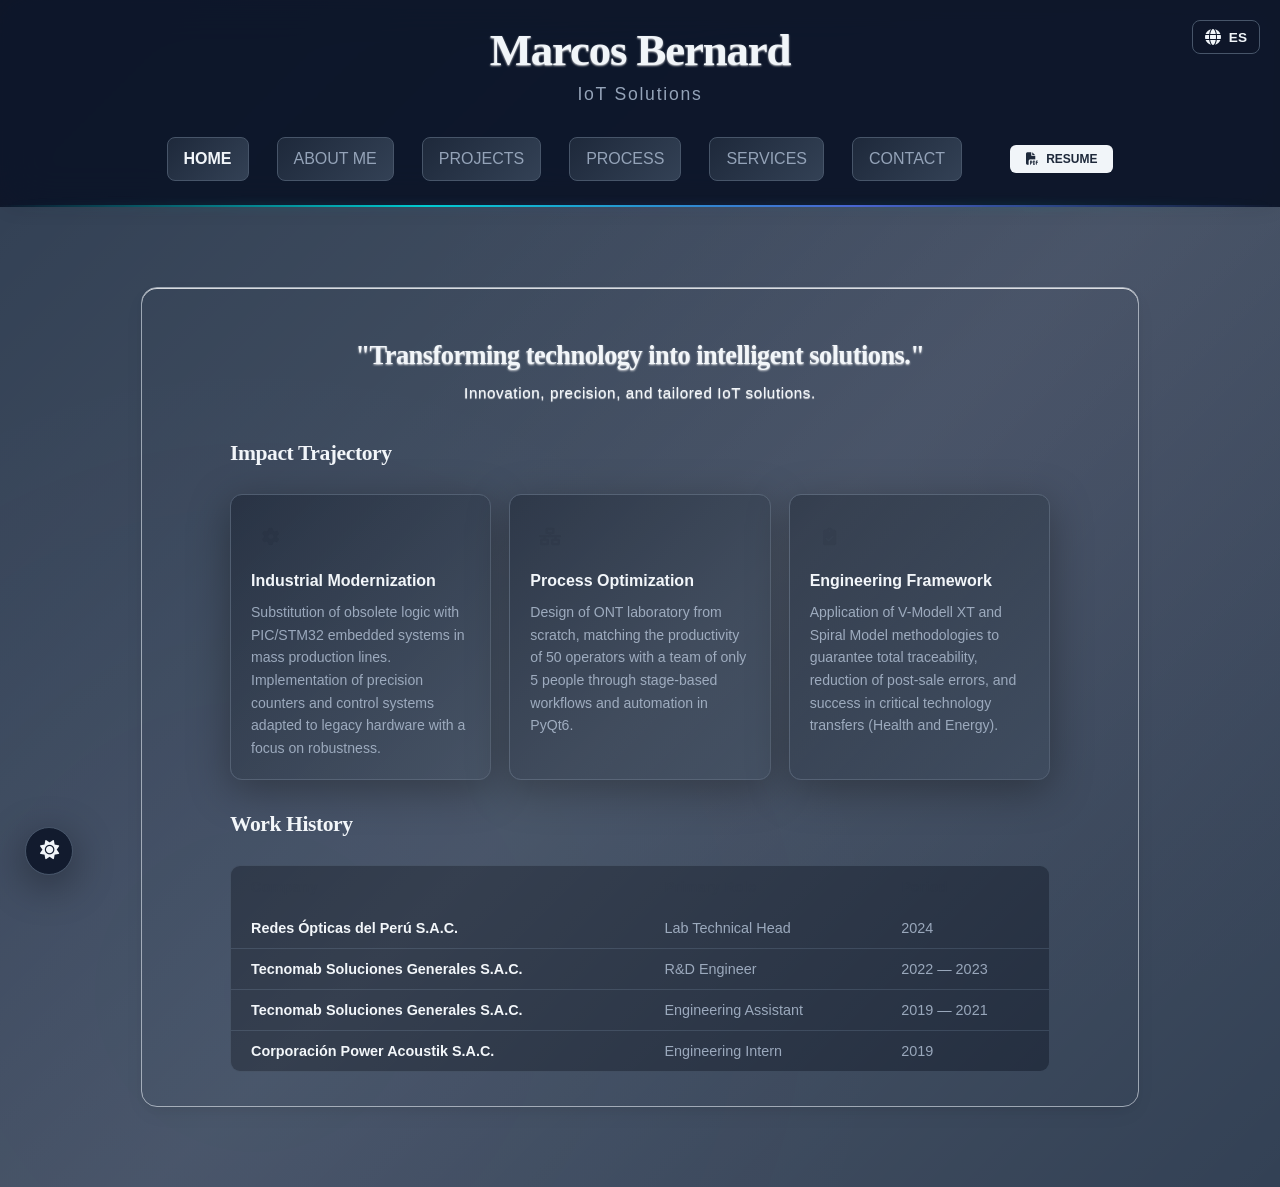
==== commit bef8d333: "style: aplicar glassmorphism premium y acentos turquesa en el header" ====
--- a/docs/index.html
+++ b/docs/index.html
@@ -4,7 +4,7 @@
 <head>
     <meta charset="UTF-8">
     <meta name="viewport" content="width=device-width, initial-scale=1.0">
-    <link rel="stylesheet" href="https://cdnjs.cloudflare.com/ajax/libs/font-awesome/6.4.0/css/all.min.css">
+    <link rel="stylesheet" href="https://cdnjs.cloudflare.com/ajax/libs/font-awesome/6.5.1/css/all.min.css">
     <!-- Estilos Modulares -->
     <link rel="stylesheet" href="css/global.css">
     <link rel="stylesheet" href="css/home.css">
@@ -17,8 +17,6 @@
 
 <body>
     <!-- SECCIÓN SUPERIOR ESTÁTICA -->
-    
-
     <div class="header-section">
         <div class="lang-toggle-fixed">
         <button id="lang-toggle" class="lang-btn">
@@ -168,367 +166,12 @@
                         </div>
                     </div>
 
-                    <div class="projects-container">
-                        <div class="project-card">
-                            <div class="status-badge status-MVP">MVP</div>
-                            <div class="card-header">
-                                <i class="fa-solid fa-microchip card-icon"></i>
-                            </div>
-                            <h3 class="card-title">AgriNode Lite</h3>
-                            <p class="card-description" data-i18n="p1_desc">Nodo IoT de sensado agroambiental.</p>
-                            
-                            <div style="font-size: 0.85rem; color: #888; margin-bottom: 10px;">
-                                <i class="fa-solid fa-flask-vial"></i> <span data-i18n="p1_loc">Laboratorio IoT (Monterrico, Lima)</span>
-                            </div>
-
-                            <div class="card-badges">
-                                <span class="badge">C</span>
-                                <span class="badge">UART</span>
-                                <span class="badge">I2C</span>
-                            </div>
-
-                            <div class="progress-section">
-                                <div class="progress-label">
-                                    <span data-i18n="project_progress">Progreso</span>
-                                    <span>35%</span>
-                                </div>
-                                <div class="progress-track">
-                                    <div class="progress-fill" style="width: 35%; background: var(--prog-amber);"></div>
-                                </div>
-                            </div>
-
-                            <div class="progress-details">
-                                <ul class="checklist">
-                                    <li class="checklist-item">
-                                        <div class="checklist-info">
-                                            <i class="fa-solid fa-check checklist-icon done"></i>
-                                            <span class="checklist-text" data-i18n="p1_step1">Diseño Esquemático</span>
-                                        </div>
-                                        <span class="checklist-date"><span data-i18n="p_date_jan">Ene</span> 15</span>
-                                    </li>
-                                    <li class="checklist-item">
-                                        <div class="checklist-info">
-                                            <i class="fa-solid fa-check checklist-icon done"></i>
-                                            <span class="checklist-text" data-i18n="p1_step2">Validación Sensores</span>
-                                        </div>
-                                        <span class="checklist-date"><span data-i18n="p_date_jan">Ene</span> 20</span>
-                                    </li>
-                                    <li class="checklist-item">
-                                        <div class="checklist-info">
-                                            <i class="fa-regular fa-circle checklist-icon pending"></i>
-                                            <span class="checklist-text" data-i18n="p1_step3">Optimización Energía</span>
-                                        </div>
-                                        <span class="checklist-date" data-i18n="p_date_pending">Pendiente</span>
-                                    </li>
-                                    <li class="checklist-item">
-                                        <div class="checklist-info">
-                                            <i class="fa-regular fa-circle checklist-icon pending"></i>
-                                            <span class="checklist-text" data-i18n="p1_step4">Documentación</span>
-                                        </div>
-                                        <span class="checklist-date">--</span>
-                                    </li>
-                                </ul>
-
-                                <a href="https://github.com/MarcosBernardC/agrinode-lite" target="_blank" class="cv-button" style="margin: 15px 0 0 0; text-decoration: none; justify-content: center; width: 100%; box-sizing: border-box; display: flex;">
-                                    <i class="fa-brands fa-github" style="margin-right: 8px;"></i> <span data-i18n="project_repo">VER REPOSITORIO</span>
-                                </a>
-                            </div>
-
-                            <button class="details-toggle" onclick="toggleDetails(this)">
-                                Ver Detalles <i class="fa-solid fa-chevron-down"></i>
-                            </button>
-                        </div>
-
-                        <div class="project-card">
-                            <div class="status-badge status-SPIRAL">SPIRAL</div>
-                            
-                            <div class="card-header">
-                                <i class="fa-solid fa-lightbulb card-icon" style="color: #f1c40f;"></i>
-                            </div>
-
-                            <h3 class="card-title">Dimmer PWM Multicanal (A5)</h3>
-                            
-                            <p class="card-description" data-i18n="p2_desc">
-                                Controlador de iluminación de alta eficiencia. Diseño de hardware compacto con regulación Buck integrada y firmware optimizado en C.
-                            </p>
-
-                            <div style="font-size: 0.85rem; color: #888; margin-bottom: 10px;">
-                                <i class="fa-solid fa-microchip"></i> <span data-i18n="p2_loc">Bernardperulabs (En desarrollo 2026)</span>
-                            </div>
-
-                            <div class="card-badges">
-                                <span class="badge">PIC/C</span>
-                                <span class="badge">KiCad 8.0</span>
-                                <span class="badge">FreeCAD</span>
-                                <span class="badge">Makefile</span>
-                            </div>
-
-                            <div class="progress-section">
-                                <div class="progress-label">
-                                    <span data-i18n="project_state">Estado: Finalizado (SPIRAL)</span>
-                                    <span>100%</span>
-                                </div>
-                                <div class="progress-track">
-                                    <div class="progress-fill" style="width: 100%; background: var(--prog-forest);"></div>
-                                </div>
-                            </div>
-
-                            <div class="progress-details">
-                                <ul class="checklist">
-                                    <li class="checklist-item">
-                                        <div class="checklist-info">
-                                            <i class="fa-solid fa-check checklist-icon done"></i>
-                                            <span class="checklist-text" data-i18n="p2_step1">Investigación y Simulación Lógica</span>
-                                        </div>
-                                        <span class="checklist-date"><span data-i18n="p_date_feb">Feb</span> 26</span>
-                                    </li>
-                                    <li class="checklist-item">
-                                        <div class="checklist-info">
-                                            <i class="fa-solid fa-check checklist-icon done"></i>
-                                            <span class="checklist-text" data-i18n="p2_step2">Layout 3D y Esquemático Base</span>
-                                        </div>
-                                        <span class="checklist-date"><span data-i18n="p_date_feb">Feb</span> 26</span>
-                                    </li>
-                                    <li class="checklist-item">
-                                        <div class="checklist-info">
-                                            <i class="fa-solid fa-check checklist-icon done"></i>
-                                            <span class="checklist-text" data-i18n="p2_step3">Ruteado e Integración Buck Converter</span>
-                                        </div>
-                                        <span class="checklist-date" data-i18n="p_date_actual">DONE</span>
-                                    </li>
-                                </ul>
-                                
-                                <a href="https://github.com/MarcosBernardC/PIC12F675-LED-Dimmer" target="_blank" class="cv-button" style="margin: 15px 0 0 0; text-decoration: none; justify-content: center; width: 100%; box-sizing: border-box; display: flex;">
-                                    <i class="fa-brands fa-github" style="margin-right: 8px;"></i> <span data-i18n="project_repo">VER REPOSITORIO</span>
-                                </a>
-                            </div>
-
-                            <button class="details-toggle" onclick="toggleDetails(this)">
-                                Ver Detalles <i class="fa-solid fa-chevron-down"></i>
-                            </button>
-                        </div>
-
-                        <div class="project-card">
-                            <div class="status-badge status-SPIRAL">SPIRAL</div>
-                            
-                            <div class="card-header">
-                                <i class="fa-solid fa-tower-broadcast card-icon"></i>
-                            </div>
-
-                            <h3 class="card-title">Edge Computing Agroambiental</h3>
-                            
-                            <p class="card-description" data-i18n="p3_desc">
-                                Sistema distribuido con validación real en Calango. Optimización de latencia y robustez en hardware embebido.
-                            </p>
-
-                            <div style="font-size: 0.85rem; color: #888; margin-bottom: 10px;">
-                                <i class="fa-solid fa-location-dot"></i> <span data-i18n="p3_loc">Instalación en campo (Calango, Lima 2025)</span>
-                            </div>
-
-                            <div class="card-badges">
-                                <span class="badge">PIC/C</span>
-                                <span class="badge">LuaLaTeX</span>
-                                <span class="badge">PCB Design</span>
-                            </div>
-
-                            <div class="progress-section">
-                                <div class="progress-label">
-                                    <span data-i18n="project_state">Estado: Finalizado</span>
-                                    <span>100%</span>
-                                </div>
-                                <div class="progress-track">
-                                    <div class="progress-fill" style="width: 100%; background: var(--prog-forest);"></div>
-                                </div>
-                            </div>
-
-                            <div class="progress-details">
-                                <ul class="checklist">
-                                    <li class="checklist-item">
-                                        <div class="checklist-info">
-                                            <i class="fa-solid fa-check checklist-icon done"></i>
-                                            <span class="checklist-text" data-i18n="p3_step1">Despliegue e Instalación Física</span>
-                                        </div>
-                                        <span class="checklist-date"><span data-i18n="p_date_oct">Oct</span> 25</span>
-                                    </li>
-                                    <li class="checklist-item">
-                                        <div class="checklist-info">
-                                            <i class="fa-solid fa-check checklist-icon done"></i>
-                                            <span class="checklist-text" data-i18n="p3_step2">Telemetría App Móvil/Escritorio</span>
-                                        </div>
-                                        <span class="checklist-date"><span data-i18n="p_date_nov">Nov</span> 25</span>
-                                    </li>
-                                    <li class="checklist-item">
-                                        <div class="checklist-info">
-                                            <i class="fa-solid fa-check checklist-icon done"></i>
-                                            <span class="checklist-text" data-i18n="p3_step3">Análisis de Datos (95% PDR)</span>
-                                        </div>
-                                        <span class="checklist-date"><span data-i18n="p_date_dec">Dic</span> 25</span>
-                                    </li>
-                                    <li class="checklist-item">
-                                        <div class="checklist-info">
-                                            <i class="fa-solid fa-check checklist-icon done"></i>
-                                            <span class="checklist-text" data-i18n="p3_step4">Versión de Autor (LuaLaTeX)</span>
-                                        </div>
-                                        <span class="checklist-date"><span data-i18n="p_date_feb">Feb</span> 26</span>
-                                    </li>
-                                </ul>
-                                
-                                <a href="https://github.com/MarcosBernardC/edgeComputingCalango" target="_blank" class="cv-button" style="margin: 15px 0 0 0; text-decoration: none; justify-content: center; width: 100%; box-sizing: border-box; display: flex;">
-                                    <i class="fa-brands fa-github" style="margin-right: 8px;"></i> <span data-i18n="project_repo">VER REPOSITORIO</span>
-                                </a>
-                            </div>
-
-                            <button class="details-toggle" onclick="toggleDetails(this)">
-                                Ver Detalles <i class="fa-solid fa-chevron-down"></i>
-                            </button>
-                        </div>
-
-                        <div class="project-card">
-                            <div class="status-badge status-V-MODEL">V-MODEL</div>
-                            
-                            <div class="card-header">
-                                <i class="fa-solid fa-file-lines card-icon"></i>
-                            </div>
-
-                            <h3 class="card-title">Instrumentation Manuals Pro</h3>
-                            
-                            <p class="card-description" data-i18n="p4_desc">
-                                Reingeniería y localización técnica de manuales industriales. Transformación de documentación obsoleta en manuales vectoriales de alta precisión editorial.
-                            </p>
-
-                            <div style="font-size: 0.85rem; color: #888; margin-bottom: 10px;">
-                                <i class="fa-solid fa-industry"></i> <span data-i18n="p4_loc">Lutron Precision Components | Control de Calidad</span>
-                            </div>
-
-                            <div class="card-badges">
-                                <span class="badge">LaTeX</span>
-                                <span class="badge">TikZ</span>
-                                <span class="badge">Makefile</span>
-                                <span class="badge">Git</span>
-                            </div>
-
-                            <div class="progress-section">
-                                <div class="progress-label">
-                                    <span data-i18n="project_state">Estado</span>
-                                    <span>100%</span>
-                                </div>
-                                <div class="progress-track">
-                                    <div class="progress-fill" style="width: 100%; background: var(--prog-forest);"></div>
-                                </div>
-                            </div>
-
-                            <div class="progress-details">
-                                <ul class="checklist">
-                                    <li class="checklist-item">
-                                        <div class="checklist-info">
-                                            <i class="fa-solid fa-check checklist-icon done"></i>
-                                            <span class="checklist-text" data-i18n="p4_step1">Digitalización y tipografía Helvetica (12pt)</span>
-                                        </div>
-                                        <span class="checklist-date">2026</span>
-                                    </li>
-                                    <li class="checklist-item">
-                                        <div class="checklist-info">
-                                            <i class="fa-solid fa-check checklist-icon done"></i>
-                                            <span class="checklist-text" data-i18n="p4_step2">Esquemas de hardware vectoriales con TikZ</span>
-                                        </div>
-                                        <span class="checklist-date">2026</span>
-                                    </li>
-                                    <li class="checklist-item">
-                                        <div class="checklist-info">
-                                            <i class="fa-solid fa-check checklist-icon done"></i>
-                                            <span class="checklist-text" data-i18n="p4_step3">Traducción técnica y estandarización DIN</span>
-                                        </div>
-                                        <span class="checklist-date">2026</span>
-                                    </li>
-                                    <li class="checklist-item">
-                                        <div class="checklist-info">
-                                            <i class="fa-solid fa-check checklist-icon done"></i>
-                                            <span class="checklist-text" data-i18n="p4_step4">Automatización de compilación con Makefile</span>
-                                        </div>
-                                        <span class="checklist-date">2026</span>
-                                    </li>
-                                </ul>
-                                <a href="https://github.com/MarcosBernardC/instrumentation-manuals-pro" target="_blank" class="cv-button" style="margin: 15px 0 0 0; text-decoration: none; justify-content: center; width: 100%; box-sizing: border-box; display: flex;">
-                                    <i class="fa-brands fa-github" style="margin-right: 8px;"></i> <span data-i18n="project_repo">VER REPOSITORIO</span>
-                                </a>
-                            </div>
-
-                            <button class="details-toggle" onclick="toggleDetails(this)">
-                                Ver Detalles <i class="fa-solid fa-chevron-down"></i>
-                            </button>
-                        </div>
-
-                        <div class="project-card">
-                            <div class="status-badge status-MVP">MVP</div>
-                            <div class="card-header">
-                                <i class="fa-solid fa-database card-icon"></i>
-                            </div>
-                            <h3 class="card-title">CRM Laboral: Engineering Solutions</h3>
-                            <p class="card-description" data-i18n="p_crm_desc">Ecosistema de gestión de datos y automatización de procesos de selección técnica.</p>
-                            
-                            <div style="font-size: 0.85rem; color: #888; margin-bottom: 10px;">
-                                <i class="fa-solid fa-cloud-code"></i> <span data-i18n="p_crm_loc">Cloud Stack (FastAPI / Supabase)</span>
-                            </div>
-
-                            <div class="card-badges">
-                                <span class="badge">Python 3.14</span>
-                                <span class="badge">FastAPI</span>
-                                <span class="badge">PostgreSQL</span>
-                                <span class="badge">ETL</span>
-                            </div>
-
-                            <div class="progress-section">
-                                <div class="progress-label">
-                                    <span data-i18n="project_progress">Progreso</span>
-                                    <span>85%</span>
-                                </div>
-                                <div class="progress-track">
-                                    <div class="progress-fill" style="width: 85%; background: var(--prog-cobalt);"></div>
-                                </div>
-                            </div>
-
-                            <div class="progress-details">
-                                <ul class="checklist">
-                                    <li class="checklist-item">
-                                        <div class="checklist-info">
-                                            <i class="fa-solid fa-check checklist-icon done"></i>
-                                            <span class="checklist-text" data-i18n="p_crm_step1">Arquitectura Backend & API</span>
-                                        </div>
-                                        <span class="checklist-date"><span data-i18n="p_date_feb">Feb</span> 28</span>
-                                    </li>
-                                    <li class="checklist-item">
-                                        <div class="checklist-info">
-                                            <i class="fa-solid fa-check checklist-icon done"></i>
-                                            <span class="checklist-text" data-i18n="p_crm_step2">Esquema DB & Migraciones</span>
-                                        </div>
-                                        <span class="checklist-date"><span data-i18n="p_date_mar">Mar</span> 01</span>
-                                    </li>
-                                    <li class="checklist-item">
-                                        <div class="checklist-info">
-                                            <i class="fa-solid fa-spinner fa-spin checklist-icon in-progress"></i>
-                                            <span class="checklist-text" data-i18n="p_crm_step3">Frontend Dashboard (Docs)</span>
-                                        </div>
-                                        <span class="checklist-date"><span data-i18n="p_date_mar">Mar</span> 04</span>
-                                    </li>
-                                    <li class="checklist-item">
-                                        <div class="checklist-info">
-                                            <i class="fa-regular fa-circle checklist-icon pending"></i>
-                                            <span class="checklist-text" data-i18n="p_crm_step4">Automatización de Postulación</span>
-                                        </div>
-                                        <span class="checklist-date" data-i18n="p_date_pending">Pendiente</span>
-                                    </li>
-                                </ul>
-
-                                <a href="https://github.com/MarcosBernardC/CRM_LABORAL" target="_blank" class="cv-button" style="margin: 15px 0 0 0; text-decoration: none; justify-content: center; width: 100%; box-sizing: border-box; display: flex;">
-                                    <i class="fa-brands fa-github" style="margin-right: 8px;"></i> <span data-i18n="project_repo">VER REPOSITORIO</span>
-                                </a>
-                            </div>
-
-                            <button class="details-toggle" onclick="toggleDetails(this)">
-                                Ver Detalles <i class="fa-solid fa-chevron-down"></i>
-                            </button>
-                        </div>
-
+                    <div class="projects-container" id="projects-container">
+                        <!-- Socket para renderizado dinámico -->
+                        <div class="projects-loader">
+                            <i class="fa-solid fa-spinner fa-spin"></i>
+                            <p data-i18n="loading_projects">Cargando proyectos...</p>
+                        </div>
                     </div>
                     </div>
                 </div>
@@ -854,6 +497,11 @@
         </div>
     </div>
 
+    <!-- Theme Toggle Fixed Left -->
+    <button id="theme-toggle" class="theme-toggle-fixed">
+        <i class="fa-solid fa-moon"></i>
+    </button>
+
     <script type="module" src="js/main.js"></script>
 </body>
 
--- a/docs/css/global.css
+++ b/docs/css/global.css
@@ -2,42 +2,41 @@
    Variables CSS - Paleta Elegante Neutra
    ======================================== */
 :root {
-  --dark-charcoal: #1a202c;
-  --medium-gray: #2d3748;
-  --slate-gray: #4a5568;
-  --light-gray: #718096;
-  --very-light-gray: #a0aec0;
-  --lighter-gray: #edf2f7;
-  --border-gray: #e2e8f0;
-
-  /* Whites / Backgrounds */
-  --pure-white: #ffffff;
-  --off-white: #f8fafc;
-  --light-cream: #f7fafc;
-
-  /* Accents */
-  --accent-blue: #4c63d2;
-  --accent-purple: #5b3b99;
-  --accent-green: #059669;
-
-  /* Shadows */
-  --shadow-light: 0 1px 2px rgba(0, 0, 0, 0.03);
-  --shadow-medium: 0 4px 6px rgba(0, 0, 0, 0.05);
-  --shadow-heavy: 0 8px 25px rgba(0, 0, 0, 0.1);
-
-  --transition: all 0.25s ease;
-
-  /* Process Colors */
-  --mvp-color: #059669; /* Verde esmeralda */
-  --spiral-color: #2563eb; /* Azul cobalto */
-  --vmodel-color: #7c3aed; /* Púrpura */
-
-  /* Progress Palette */
-  --prog-coral: #FF7F50;     /* 0% - 20% */
-  --prog-amber: #FFBF00;     /* 21% - 50% */
-  --prog-cobalt: #2563eb;    /* 51% - 85% */
-  --prog-turquoise: #00CED1; /* 86% - 99% */
-  --prog-forest: #228B22;    /* 100% */
+  /* --- Functional Theme Variables (Light) --- */
+  --bg-main: linear-gradient(135deg, #f8fafc 0%, #f1f5f9 100%);
+  --bg-card: linear-gradient(135deg, var(--off-white), var(--lighter-gray));
+  --bg-header: linear-gradient(135deg, var(--pure-white), var(--off-white));
+  --text-primary: var(--dark-charcoal);
+  --text-secondary: var(--slate-gray);
+  --border-main: var(--border-gray);
+  --border-subtle: #f1f5f9;
+  --progress-track-bg: var(--lighter-gray);
+  --glass-bg: rgba(255, 255, 255, 0.9);
+  --card-shadow: var(--shadow-medium);
+}
+
+/* ========================================
+   Dark Theme - Midnight Palette
+   ======================================== */
+body.dark-theme {
+  --bg-main: linear-gradient(135deg, #0f172a 0%, #1e293b 100%);
+  --bg-card: linear-gradient(135deg, #1e293b, #334155);
+  --bg-header: linear-gradient(135deg, #0f172a, #1e293b);
+  --text-primary: #f1f5f9;  /* Blanco grisáceo fresco */
+  --text-secondary: #94a3b8; /* Gris azulado suave */
+  --border-main: #475569;   /* Visible grey line */
+  --border-subtle: #334155; /* Hidden grey line */
+  --progress-track-bg: #334155;
+  --glass-bg: rgba(15, 23, 42, 0.92);
+  --card-shadow: 0 10px 40px rgba(0, 0, 0, 0.4);
+  
+  /* Overrides for specific color tokens */
+  --dark-charcoal: #f1f5f9;
+  --slate-gray: #94a3b8;
+  --border-gray: #334155;
+  --pure-white: #1e293b;
+  --off-white: #0f172a;
+  --lighter-gray: #334155;
 }
 
 /* ========================================
@@ -65,8 +64,10 @@
   display: flex;
   flex-direction: column;
   font-family: "Inter", sans-serif;
-  color: var(--dark-charcoal);
-  background: linear-gradient(135deg, #f8fafc 0%, #f1f5f9 100%);
+  color: var(--text-primary);
+  background: var(--bg-main);
+  transition: background 0.4s cubic-bezier(0.4, 0, 0.2, 1), 
+              color 0.4s cubic-bezier(0.4, 0, 0.2, 1);
 }
 
 /* Allow scroll on small heights/widths to prevent squashing */
@@ -85,36 +86,37 @@
   position: sticky;
   top: 0;
   z-index: 1000;
-  background-color: var(--pure-white);
-  background: linear-gradient(135deg, var(--pure-white), var(--off-white));
+  background: var(--glass-bg);
+  backdrop-filter: blur(20px) saturate(180%);
+  -webkit-backdrop-filter: blur(20px) saturate(180%);
   display: flex;
   flex-direction: column;
   justify-content: center;
   align-items: center;
-  padding: 20px;
-  border-bottom: 1px solid var(--border-gray);
-  box-shadow:
-    0 4px 6px -1 rgba(0, 0, 0, 0.05),
-    0 2px 4px -1 rgba(0, 0, 0, 0.03),
-    inset 0 1px 0 rgba(255, 255, 255, 0.8);
+  padding: 24px 20px;
+  border-bottom: 2px solid transparent;
+  border-image: linear-gradient(90deg, transparent, #00ced1, #4c63d2, transparent) 1;
+  box-shadow: 0 4px 20px -5px rgba(0, 0, 0, 0.1);
+  transition: background 0.4s ease, border-image 0.4s ease;
 }
 
 .header-section::after {
   content: "";
   position: absolute;
-  bottom: -4px;
+  bottom: -2px;
   left: 0;
   width: 100%;
-  height: 4px;
+  height: 2px;
   background: linear-gradient(
     90deg,
     transparent 0%,
-    rgba(102, 126, 234, 0.08) 20%,
-    rgba(118, 75, 162, 0.08) 50%,
-    rgba(102, 126, 234, 0.08) 80%,
+    rgba(0, 206, 209, 0.3) 20%,
+    rgba(76, 99, 210, 0.3) 50%,
+    rgba(0, 206, 209, 0.3) 80%,
     transparent 100%
   );
-  filter: blur(0.5px);
+  filter: blur(4px);
+  pointer-events: none;
 }
 
 .title {
@@ -133,10 +135,8 @@
   font-weight: 400;
   margin-bottom: 32px;
   letter-spacing: 0.1em;
-  color: var(--slate-gray);
-  text-shadow:
-    0 1px 1px rgba(255, 255, 255, 0.8),
-    0 1px 2px rgba(0, 0, 0, 0.03);
+  color: var(--text-secondary);
+  transition: color 0.4s ease;
 }
 
 /* ========================================
@@ -153,16 +153,14 @@
   font-size: 1rem;
   font-weight: 500;
   padding: 12px 16px;
-  color: var(--light-gray);
+  color: var(--text-secondary);
   text-decoration: none;
   position: relative;
   transition: var(--transition);
   border-radius: 8px;
-  background: linear-gradient(135deg, var(--pure-white), var(--off-white));
-  box-shadow:
-    var(--shadow-light),
-    0 1px 3px rgba(0, 0, 0, 0.02),
-    inset 0 1px 0 rgba(255, 255, 255, 0.8);
+  background: var(--bg-card);
+  border: 1px solid var(--border-main);
+  box-shadow: var(--shadow-light);
 }
 
 .menu-item:hover {
@@ -317,13 +315,15 @@
 }
 
 .impact-card {
-  background: linear-gradient(135deg, var(--off-white), var(--lighter-gray));
-  border: 1px solid var(--border-gray);
+  background: var(--bg-card);
+  border: 1px solid var(--border-main);
   border-radius: 12px;
   padding: 22px 20px 20px;
   transition: var(--transition);
   position: relative;
   overflow: hidden;
+  box-shadow: var(--card-shadow);
+  transition: background 0.4s ease, border-color 0.4s ease, transform 0.25s ease;
 }
 
 .impact-card::before {
@@ -375,8 +375,9 @@
 .impact-card-text {
   font-size: 0.88rem;
   line-height: 1.6;
-  color: var(--slate-gray);
+  color: var(--text-secondary);
   margin: 0;
+  transition: color 0.4s ease;
 }
 
 .impact-card-text strong {
@@ -618,6 +619,8 @@
 .about-container,
 .process-container {
   margin: var(--section-gap-desktop) auto;
+  border-top: 1px solid var(--border-subtle);
+  padding-top: var(--section-gap-desktop);
 }
 
 /* Asegurar centrado perfecto en desktop */
@@ -722,10 +725,11 @@
 }
 
 .lang-btn {
-    background: rgba(255, 255, 255, 0.8);
+    background: var(--glass-bg);
     backdrop-filter: blur(10px);
-    border: 1px solid var(--border-gray);
-    color: var(--dark-charcoal);
+    -webkit-backdrop-filter: blur(10px);
+    border: 1px solid var(--border-main);
+    color: var(--text-primary);
     padding: 8px 12px;
     border-radius: 8px;
     cursor: pointer;
@@ -765,3 +769,47 @@
         font-size: 0.75rem;
     }
 }
+
+/* ========================================
+   Theme Toggle Styles (Fixed Bottom Left)
+   ======================================== */
+.theme-toggle-fixed {
+    position: fixed;
+    bottom: 25px;
+    left: 25px;
+    width: 48px;
+    height: 48px;
+    background: var(--glass-bg);
+    backdrop-filter: blur(12px);
+    -webkit-backdrop-filter: blur(12px);
+    border: 1px solid var(--border-main);
+    color: var(--text-primary);
+    border-radius: 50%;
+    cursor: pointer;
+    display: flex;
+    align-items: center;
+    justify-content: center;
+    font-size: 1.2rem;
+    box-shadow: var(--card-shadow);
+    transition: all 0.4s cubic-bezier(0.175, 0.885, 0.32, 1.275);
+    z-index: 1001;
+}
+
+.theme-toggle-fixed:hover {
+    transform: scale(1.1) rotate(15deg);
+    background: var(--bg-card);
+}
+
+.theme-toggle-fixed:active {
+    transform: scale(0.9);
+}
+
+@media (max-width: 480px) {
+    .theme-toggle-fixed {
+        bottom: 20px;
+        left: 20px;
+        width: 42px;
+        height: 42px;
+        font-size: 1rem;
+    }
+}
--- a/docs/css/projects.css
+++ b/docs/css/projects.css
@@ -37,7 +37,7 @@
     0 4px 6px -2px rgba(0, 0, 0, 0.025),
     inset 0 1px 0 rgba(255, 255, 255, 0.8),
     inset 0 -1px 0 rgba(0, 0, 0, 0.02);
-  border: 1px solid rgba(226, 232, 240, 0.8);
+  border: 1px solid var(--border-main);
   transition: var(--transition);
   position: relative;
   overflow: hidden;
@@ -135,7 +135,7 @@
 .progress-track {
   width: 100%;
   height: 6px;
-  background-color: var(--lighter-gray);
+  background-color: var(--progress-track-bg);
   border-radius: 999px;
   overflow: hidden;
   position: relative;
@@ -302,7 +302,7 @@
   justify-content: space-between;
   align-items: center;
   padding: 8px 0;
-  border-bottom: 1px solid var(--lighter-gray);
+  border-bottom: 1px solid var(--border-subtle);
   font-size: 0.85rem;
   color: var(--slate-gray);
 }
@@ -327,7 +327,7 @@
   color: var(--accent-green);
 }
 .checklist-icon.pending {
-  color: var(--lighter-gray);
+  color: var(--border-subtle);
 }
 .checklist-icon.in-progress {
   color: #f39c12;
@@ -433,3 +433,33 @@
     margin: 0 auto;
   }
 }
+
+/* Loader for dynamic projects */
+.projects-loader {
+  grid-column: 1 / -1;
+  display: flex;
+  flex-direction: column;
+  align-items: center;
+  justify-content: center;
+  padding: 60px 0;
+  color: var(--slate-gray);
+  gap: 15px;
+  animation: fadeIn 0.5s ease-out;
+}
+
+.projects-loader i {
+  font-size: 2.5rem;
+  color: var(--accent-blue);
+}
+
+.projects-loader p {
+  font-family: 'Inter', sans-serif;
+  font-weight: 500;
+  letter-spacing: 0.05em;
+  opacity: 0.8;
+}
+
+@keyframes fadeIn {
+  from { opacity: 0; transform: translateY(10px); }
+  to { opacity: 1; transform: translateY(0); }
+}
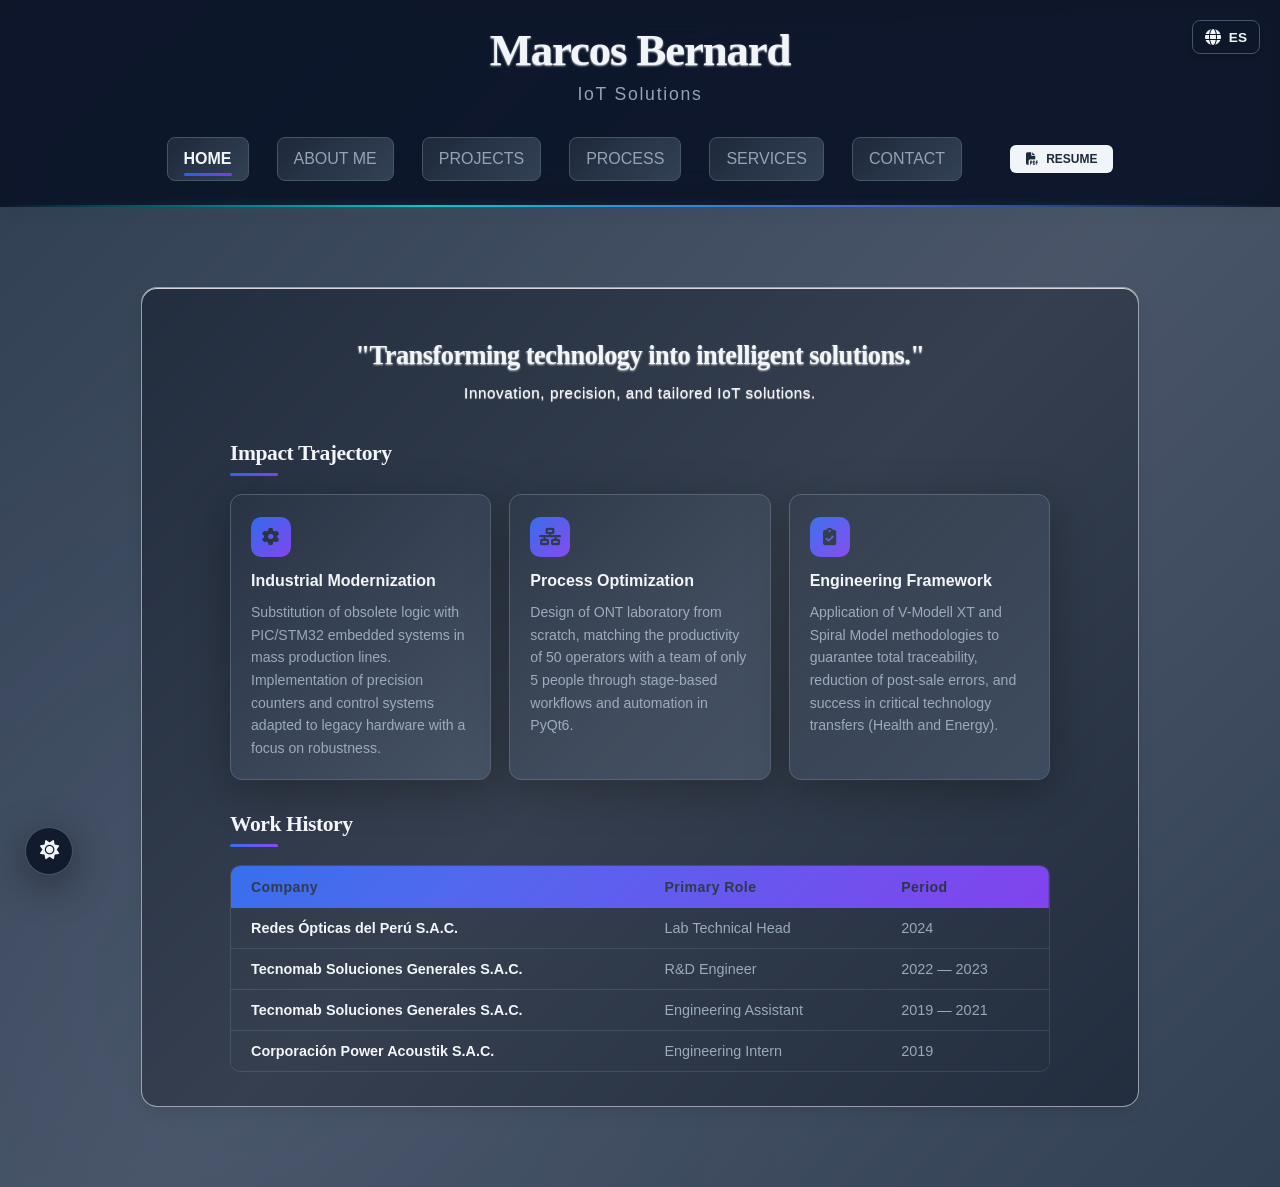
==== commit 7de63dd2: "feat(ui): implementar menú hamburguesa y navegación móvil responsiva - Añade botón de alternancia (h" ====
--- a/docs/index.html
+++ b/docs/index.html
@@ -26,6 +26,11 @@
     </div>
     <h1 class="title">Marcos Bernard</h1>
     <p class="subtitle">IoT Solutions</p>
+    <div class="header-controls-mobile">
+        <button id="menu-toggle" class="menu-toggle-btn">
+            <i class="fa-solid fa-bars"></i>
+        </button>
+    </div>
     
     <nav class="menu">
         <a href="#" class="menu-item active" data-target="home" data-i18n="menu_home">INICIO</a>
--- a/docs/css/global.css
+++ b/docs/css/global.css
@@ -13,6 +13,33 @@
   --progress-track-bg: var(--lighter-gray);
   --glass-bg: rgba(255, 255, 255, 0.9);
   --card-shadow: var(--shadow-medium);
+
+  /* Base Tokens - Light Theme */
+  --dark-charcoal: #1e293b;
+  --slate-gray: #64748b;
+  --border-gray: #e2e8f0;
+  --pure-white: #ffffff;
+  --off-white: #f8fafc;
+  --lighter-gray: #f1f5f9;
+  --shadow-medium: 0 4px 6px -1px rgba(0, 0, 0, 0.1);
+
+  /* Progress Palette - Restoration */
+  --prog-coral: #FF7F50;     /* 0% - 20% */
+  --prog-amber: #FFBF00;     /* 21% - 50% */
+  --prog-cobalt: #2563eb;    /* 51% - 85% */
+  --prog-turquoise: #00CED1; /* 86% - 99% */
+  --prog-forest: #228B22;    /* 100% */
+  
+  /* Fallbacks */
+  --accent-blue: #2563eb;
+  --accent-purple: #7c3aed;
+  --accent-green: #059669;
+
+  /* Process Phase Colors */
+  --mvp-color: #fbbf24;    /* Warm Amber/Yellow */
+  --spiral-color: #a855f7; /* Vibrant Purple */
+  --vmodel-color: #10b981; /* Fresh Emerald Green */
+  --light-cream: #fdfbf7;  /* Soft cream for contrast */
 }
 
 /* ========================================
@@ -37,6 +64,12 @@
   --pure-white: #1e293b;
   --off-white: #0f172a;
   --lighter-gray: #334155;
+  --light-cream: #1e293b; /* Dark equivalent */
+
+  /* Process Overrides - Dark Premium */
+  --mvp-color: #f59e0b;
+  --spiral-color: #a855f7;
+  --vmodel-color: #34d399;
 }
 
 /* ========================================
@@ -98,6 +131,10 @@
   border-image: linear-gradient(90deg, transparent, #00ced1, #4c63d2, transparent) 1;
   box-shadow: 0 4px 20px -5px rgba(0, 0, 0, 0.1);
   transition: background 0.4s ease, border-image 0.4s ease;
+}
+
+.header-controls-mobile {
+  display: none;
 }
 
 .header-section::after {
@@ -440,30 +477,74 @@
     font-size: 0.9rem;
     margin-bottom: 24px;
   }
-  .menu {
-    display: grid;
-    grid-template-columns: repeat(2, 1fr);
-    gap: 10px;
-    width: 100%;
-    margin-bottom: 10px;
-  }
-  .menu-item {
-    font-size: 0.9rem;
-    padding: 10px 8px;
-    min-height: 44px;
+  .header-controls-mobile {
+    display: flex;
+    justify-content: flex-start;
+    width: auto;
+    position: absolute;
+    top: 80px;
+    left: 10px;
+  }
+  .menu-toggle-btn {
+    background: var(--glass-bg);
+    backdrop-filter: blur(10px);
+    -webkit-backdrop-filter: blur(10px);
+    border: 1px solid var(--border-main);
+    color: var(--text-primary);
+    padding: 10px;
+    border-radius: 8px;
+    cursor: pointer;
+    font-size: 1.2rem;
+    transition: var(--transition);
+    box-shadow: var(--shadow-medium);
     display: flex;
     align-items: center;
     justify-content: center;
-    text-align: center;
+    width: 44px;
+    height: 44px;
+    z-index: 1001;
+  }
+  .menu-toggle-btn:hover {
+    color: var(--accent-blue);
+    border-color: var(--accent-blue);
+    transform: scale(1.05);
+  }
+  .menu {
+    display: none; /* Hide by default on mobile */
+    flex-direction: column;
+    gap: 12px;
     width: 100%;
-    margin: 0;
+    margin-top: 60px;
+    padding: 20px;
+    background: var(--glass-bg);
+    backdrop-filter: blur(20px);
+    border-radius: 12px;
+    border: 1px solid var(--border-main);
+    box-shadow: var(--shadow-strong);
+    position: absolute;
+    top: 110px;
+    left: 0;
+    z-index: 1000;
+  }
+  .header-section.menu-open .menu {
+    display: flex;
+    animation: slideDown 0.3s ease-out forwards;
+  }
+  @keyframes slideDown {
+    from { opacity: 0; transform: translateY(-10px); }
+    to { opacity: 1; transform: translateY(0); }
+  }
+  .menu-item {
+    font-size: 1rem;
+    padding: 14px 16px;
+    width: 100%;
+    justify-content: flex-start;
   }
   .cv-button {
-    grid-column: 1 / -1; /* Spans full width */
     margin: 10px 0 0 0;
     justify-content: center;
     width: 100%;
-    min-height: 44px;
+    min-height: 48px;
   }
 
   .image-section {
@@ -761,7 +842,7 @@
 
 @media (max-width: 480px) {
     .lang-toggle-fixed {
-        top: 15px;
+        top: 95px;
         right: 15px;
     }
     .lang-btn {
--- a/docs/css/projects.css
+++ b/docs/css/projects.css
@@ -43,13 +43,13 @@
   overflow: hidden;
   display: flex;
   flex-direction: column;
+  transition: transform 0.3s ease, box-shadow 0.3s ease, border-color 0.3s ease;
 }
 
 .project-card:hover {
   transform: translateY(-5px);
-  box-shadow:
-    0 20px 25px -5px rgba(0, 0, 0, 0.1),
-    0 10px 10px -5px rgba(0, 0, 0, 0.04);
+  border-color: var(--accent-color);
+  box-shadow: 0 0 20px -5px var(--accent-color);
 }
 
 /* Card Header & Icon */
@@ -58,17 +58,14 @@
 }
 
 .card-icon {
-  font-size: 2rem;
-  color: var(--dark-charcoal);
-  background: -webkit-linear-gradient(
-    135deg,
-    var(--dark-charcoal),
-    var(--slate-gray)
-  );
-  background-clip: text;
-  -webkit-background-clip: text;
-  -webkit-text-fill-color: transparent;
+  font-size: 2.2rem;
+  color: var(--accent-color, var(--dark-charcoal));
+  transition: transform 0.3s ease, color 0.3s ease;
   filter: drop-shadow(0 2px 4px rgba(0, 0, 0, 0.1));
+}
+
+.project-card:hover .card-icon {
+  transform: scale(1.1) rotate(5deg);
 }
 
 /* Card Title */
@@ -139,11 +136,13 @@
   border-radius: 999px;
   overflow: hidden;
   position: relative;
+  border: 1px solid var(--border-subtle);
 }
 
 .progress-fill {
   height: 100%;
-  background: linear-gradient(90deg, var(--accent-blue), var(--accent-purple));
+  width: var(--prog-width);
+  background: var(--accent-color);
   border-radius: 999px;
   transition: width 1s ease-out;
   position: relative;
@@ -385,45 +384,18 @@
   position: absolute;
   top: 20px;
   right: 20px;
-  padding: 6px 12px;
+  padding: 6px 14px;
   border-radius: 20px;
-  font-size: 0.7rem;
+  font-size: 0.75rem;
   font-weight: 700;
   text-transform: uppercase;
   letter-spacing: 0.05em;
+  background-color: var(--accent-color);
+  color: #fff;
+  border: 1px solid rgba(255, 255, 255, 0.2);
   backdrop-filter: blur(4px);
-  box-shadow: 0 2px 4px rgba(0, 0, 0, 0.05);
+  box-shadow: 0 4px 10px -2px var(--accent-color);
   z-index: 10;
-}
-
-.status-MVP {
-  background-color: rgba(16, 185, 129, 0.1);
-  color: #059669;
-  border: 1px solid rgba(16, 185, 129, 0.2);
-}
-
-.status-SPIRAL {
-  background-color: rgba(59, 130, 246, 0.1);
-  color: #2563eb;
-  border: 1px solid rgba(59, 130, 246, 0.2);
-}
-
-.status-DEVELOPING {
-  background-color: rgba(241, 196, 15, 0.15);
-  color: #9a7d0a;
-  border: 1px solid rgba(241, 196, 15, 0.3);
-}
-
-.status-V-MODEL {
-  background-color: rgba(139, 92, 246, 0.1);
-  color: #7c3aed;
-  border: 1px solid rgba(139, 92, 246, 0.2);
-}
-
-.status-PENDING {
-  background-color: rgba(100, 116, 139, 0.1);
-  color: #64748b;
-  border: 1px solid rgba(100, 116, 139, 0.2);
 }
 
 @media (max-width: 480px) {
--- a/docs/css/process.css
+++ b/docs/css/process.css
@@ -4,10 +4,10 @@
 .process-container {
     width: 85%;
     height: 85%;
-    background: linear-gradient(145deg, var(--pure-white), var(--light-cream));
+    background: var(--bg-card);
     border-radius: 16px;
-    box-shadow: 0 8px 25px -8 rgba(0, 0, 0, 0.1), 0 4px 12px -4 rgba(0, 0, 0, 0.06), 0 2px 6px -2 rgba(0, 0, 0, 0.04), inset 0 1px 0 rgba(255, 255, 255, 0.8), inset 0 -1px 0 rgba(0, 0, 0, 0.02);
-    border: 1px solid rgba(226, 232, 240, 0.6);
+    box-shadow: var(--card-shadow);
+    border: 1px solid var(--border-main);
     overflow-y: auto;
     overflow-x: hidden;
     padding: 40px 50px;
@@ -41,7 +41,7 @@
 
 /* Quote inspiracional */
 .process-quote {
-    background: linear-gradient(145deg, var(--pure-white), var(--light-cream));
+    background: var(--bg-card);
     border-left: 4px solid var(--vmodel-color);
     padding: 25px 30px;
     margin: 40px auto;
@@ -80,12 +80,11 @@
     bottom: 0;
     width: 2px;
     background: linear-gradient(to bottom, 
-        var(--mvp-color) 0%, 
-        var(--mvp-color) 33%, 
-        var(--spiral-color) 33%, 
-        var(--spiral-color) 66%, 
-        var(--vmodel-color) 66%, 
-        var(--vmodel-color) 100%
+        transparent 0%,
+        var(--mvp-color) 10%, 
+        var(--spiral-color) 50%, 
+        var(--vmodel-color) 90%,
+        transparent 100%
     );
     transform: translateX(-50%);
 }
@@ -106,13 +105,11 @@
 
 .phase-content {
     width: 45%;
-    background: linear-gradient(145deg, var(--pure-white), var(--light-cream));
+    background: var(--bg-card);
     padding: 30px;
     border-radius: 16px;
-    box-shadow: 
-        0 10px 15px -3px rgba(0, 0, 0, 0.05),
-        0 4px 6px -2px rgba(0, 0, 0, 0.025);
-    border: 1px solid rgba(226, 232, 240, 0.8);
+    box-shadow: var(--card-shadow);
+    border: 1px solid var(--border-main);
     transition: all 0.3s ease;
 }
 
@@ -142,13 +139,19 @@
     font-size: 1.8rem;
     color: white;
     z-index: 2;
-    box-shadow: 0 4px 12px rgba(0, 0, 0, 0.15);
-    border: 4px solid var(--pure-white);
-}
-
-.phase-1 .phase-icon { background: linear-gradient(135deg, var(--mvp-color), #10b981); }
-.phase-2 .phase-icon { background: linear-gradient(135deg, var(--spiral-color), #3b82f6); }
-.phase-3 .phase-icon { background: linear-gradient(135deg, var(--vmodel-color), #8b5cf6); }
+    box-shadow: 0 0 20px rgba(0, 0, 0, 0.1);
+    border: 4px solid var(--bg-card);
+    transition: all 0.4s ease;
+}
+
+.phase-item:hover .phase-icon {
+    transform: translateX(-50%) scale(1.1);
+    box-shadow: 0 0 30px var(--accent-color, rgba(255, 255, 255, 0.2));
+}
+
+.phase-1 .phase-icon { background: linear-gradient(135deg, var(--mvp-color), #f39c12); }
+.phase-2 .phase-icon { background: linear-gradient(135deg, var(--spiral-color), #6d28d9); }
+.phase-3 .phase-icon { background: linear-gradient(135deg, var(--vmodel-color), #059669); }
 
 /* Phase Numbers */
 .phase-number {
@@ -164,21 +167,21 @@
 }
 
 .phase-1 .phase-number { 
-    background-color: rgba(5, 150, 105, 0.1);
+    background-color: rgba(251, 191, 36, 0.1);
     color: var(--mvp-color);
-    border: 1px solid rgba(5, 150, 105, 0.2);
+    border: 1px solid rgba(251, 191, 36, 0.2);
 }
 
 .phase-2 .phase-number { 
-    background-color: rgba(37, 99, 235, 0.1);
+    background-color: rgba(168, 85, 247, 0.1);
     color: var(--spiral-color);
-    border: 1px solid rgba(37, 99, 235, 0.2);
+    border: 1px solid rgba(168, 85, 247, 0.2);
 }
 
 .phase-3 .phase-number { 
-    background-color: rgba(124, 58, 237, 0.1);
+    background-color: rgba(16, 185, 129, 0.1);
     color: var(--vmodel-color);
-    border: 1px solid rgba(124, 58, 237, 0.2);
+    border: 1px solid rgba(16, 185, 129, 0.2);
 }
 
 .phase-title {
@@ -243,13 +246,11 @@
 /* Tooling Section */
 .tooling-section {
     margin-top: 80px;
-    background: linear-gradient(145deg, var(--pure-white), var(--light-cream));
+    background: var(--bg-card);
     padding: 40px;
     border-radius: 16px;
-    box-shadow: 
-        0 10px 15px -3px rgba(0, 0, 0, 0.05),
-        0 4px 6px -2px rgba(0, 0, 0, 0.025);
-    border: 1px solid rgba(226, 232, 240, 0.8);
+    box-shadow: var(--card-shadow);
+    border: 1px solid var(--border-main);
 }
 
 .tooling-title {
